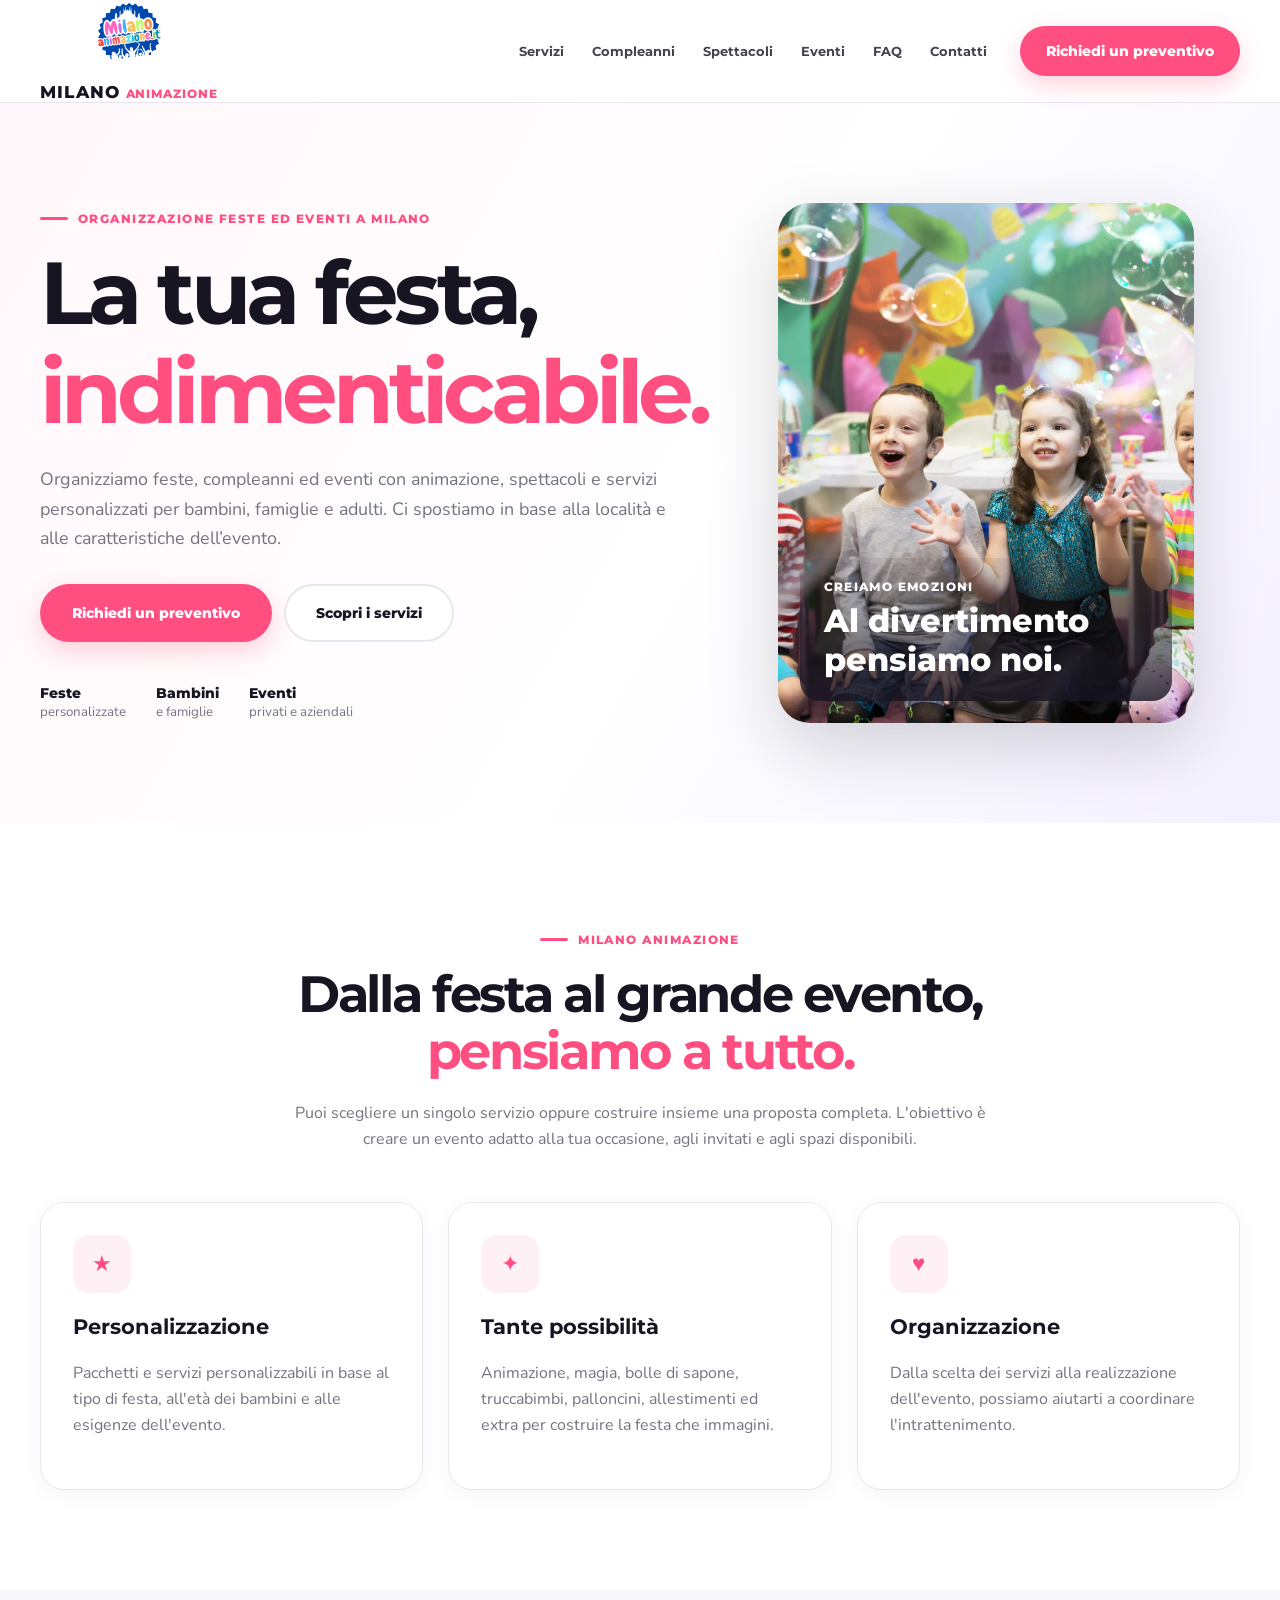
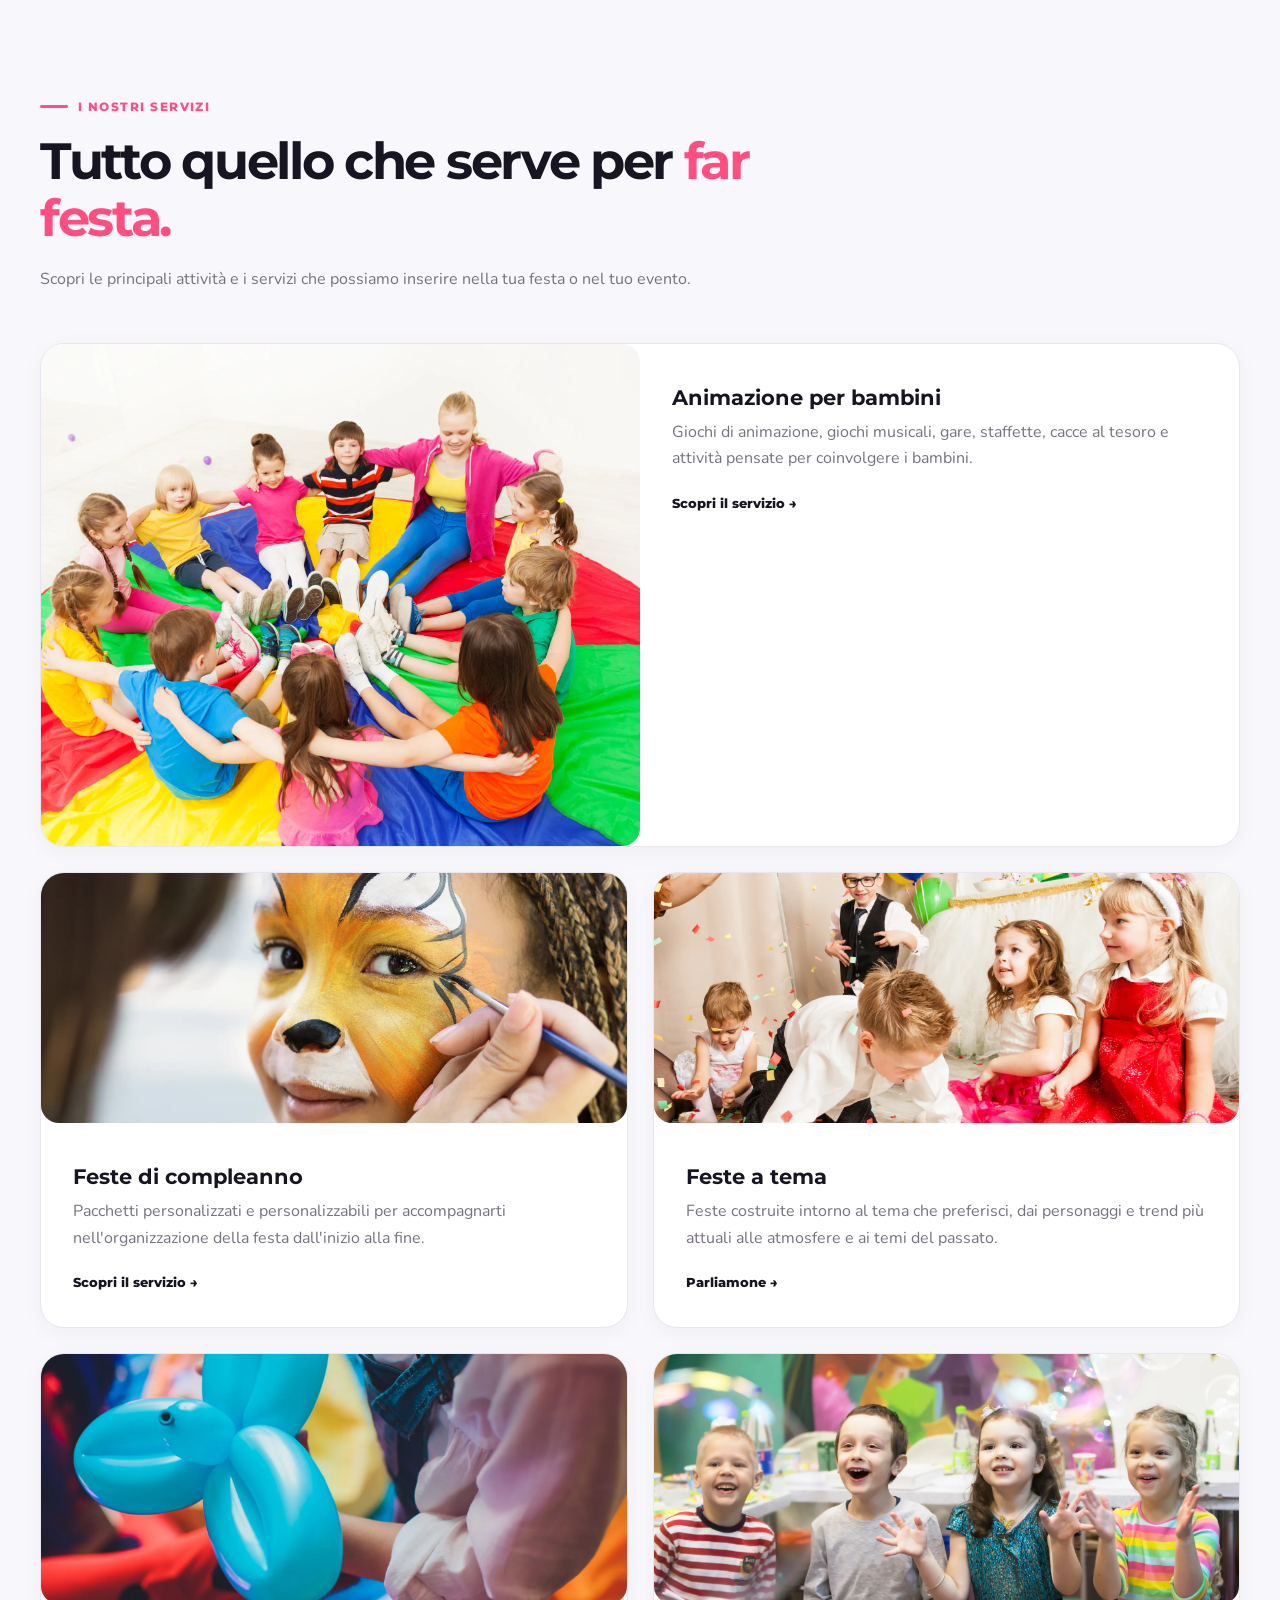
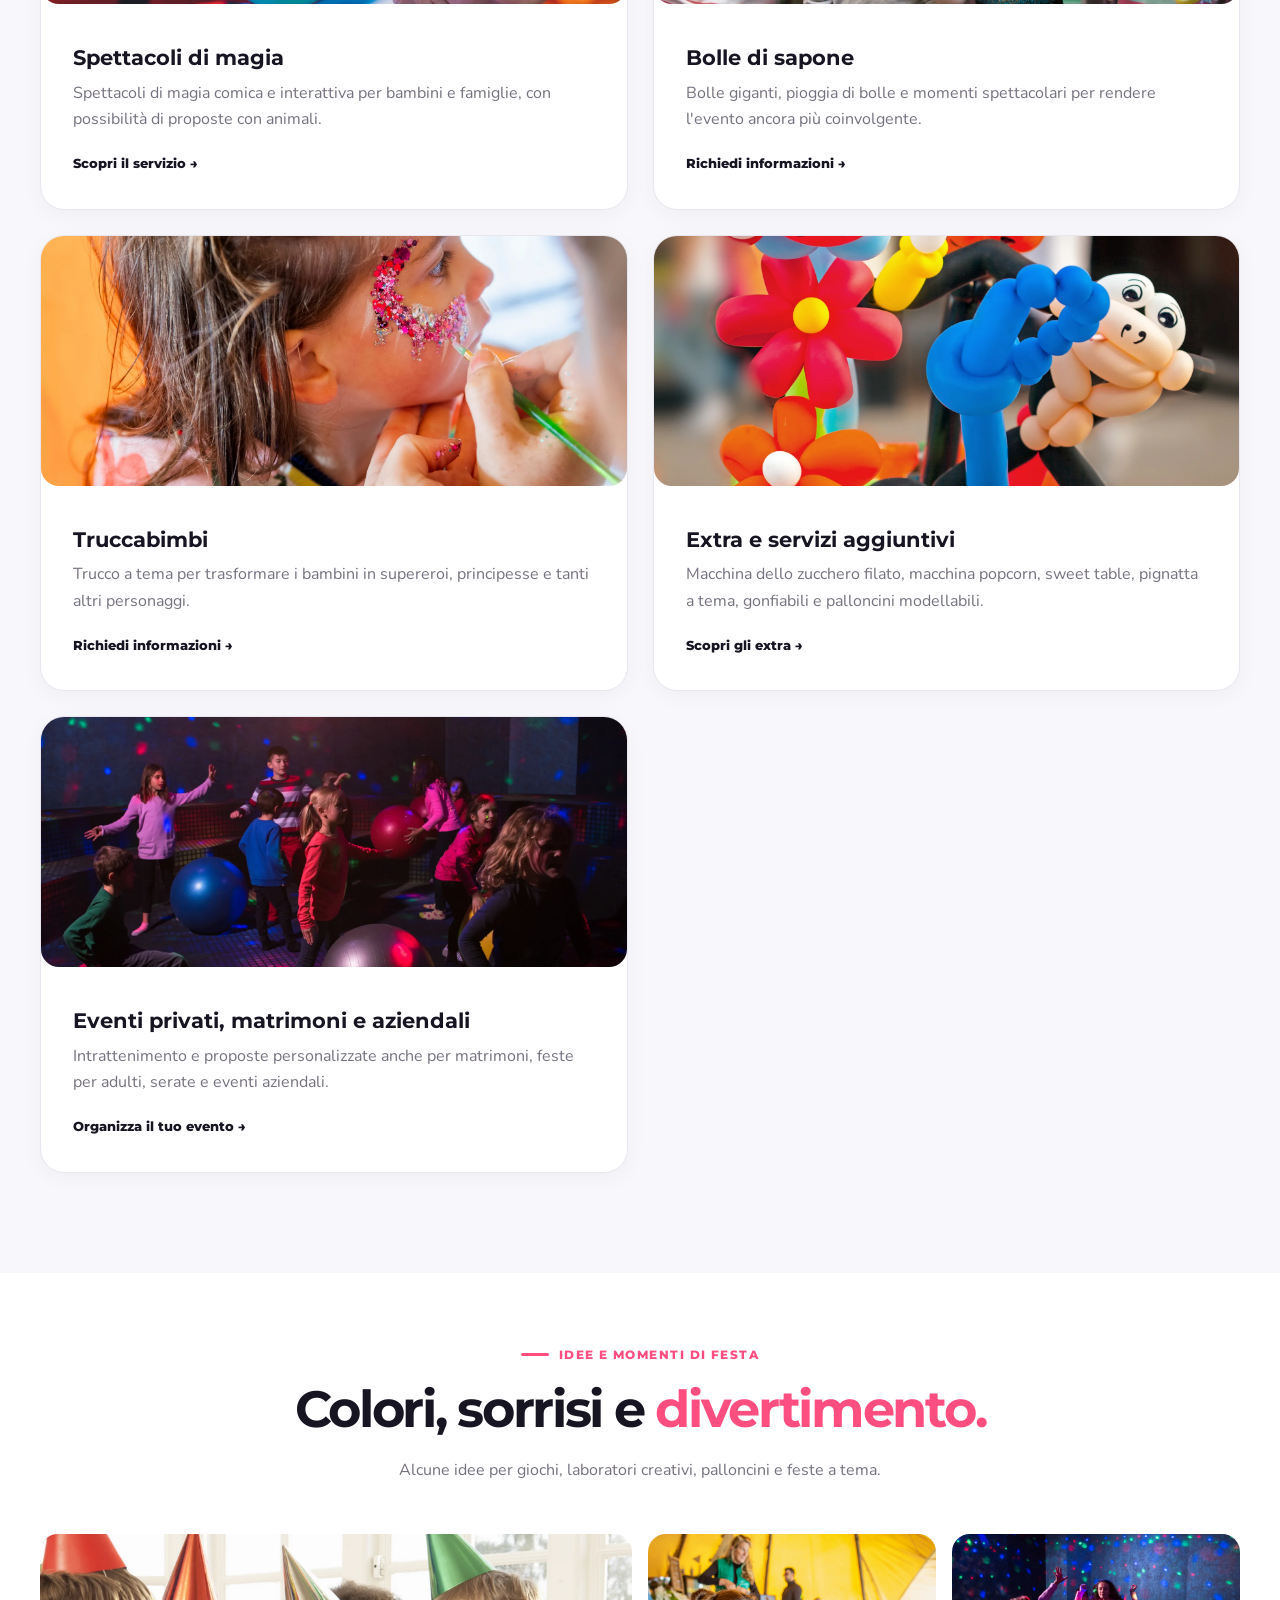
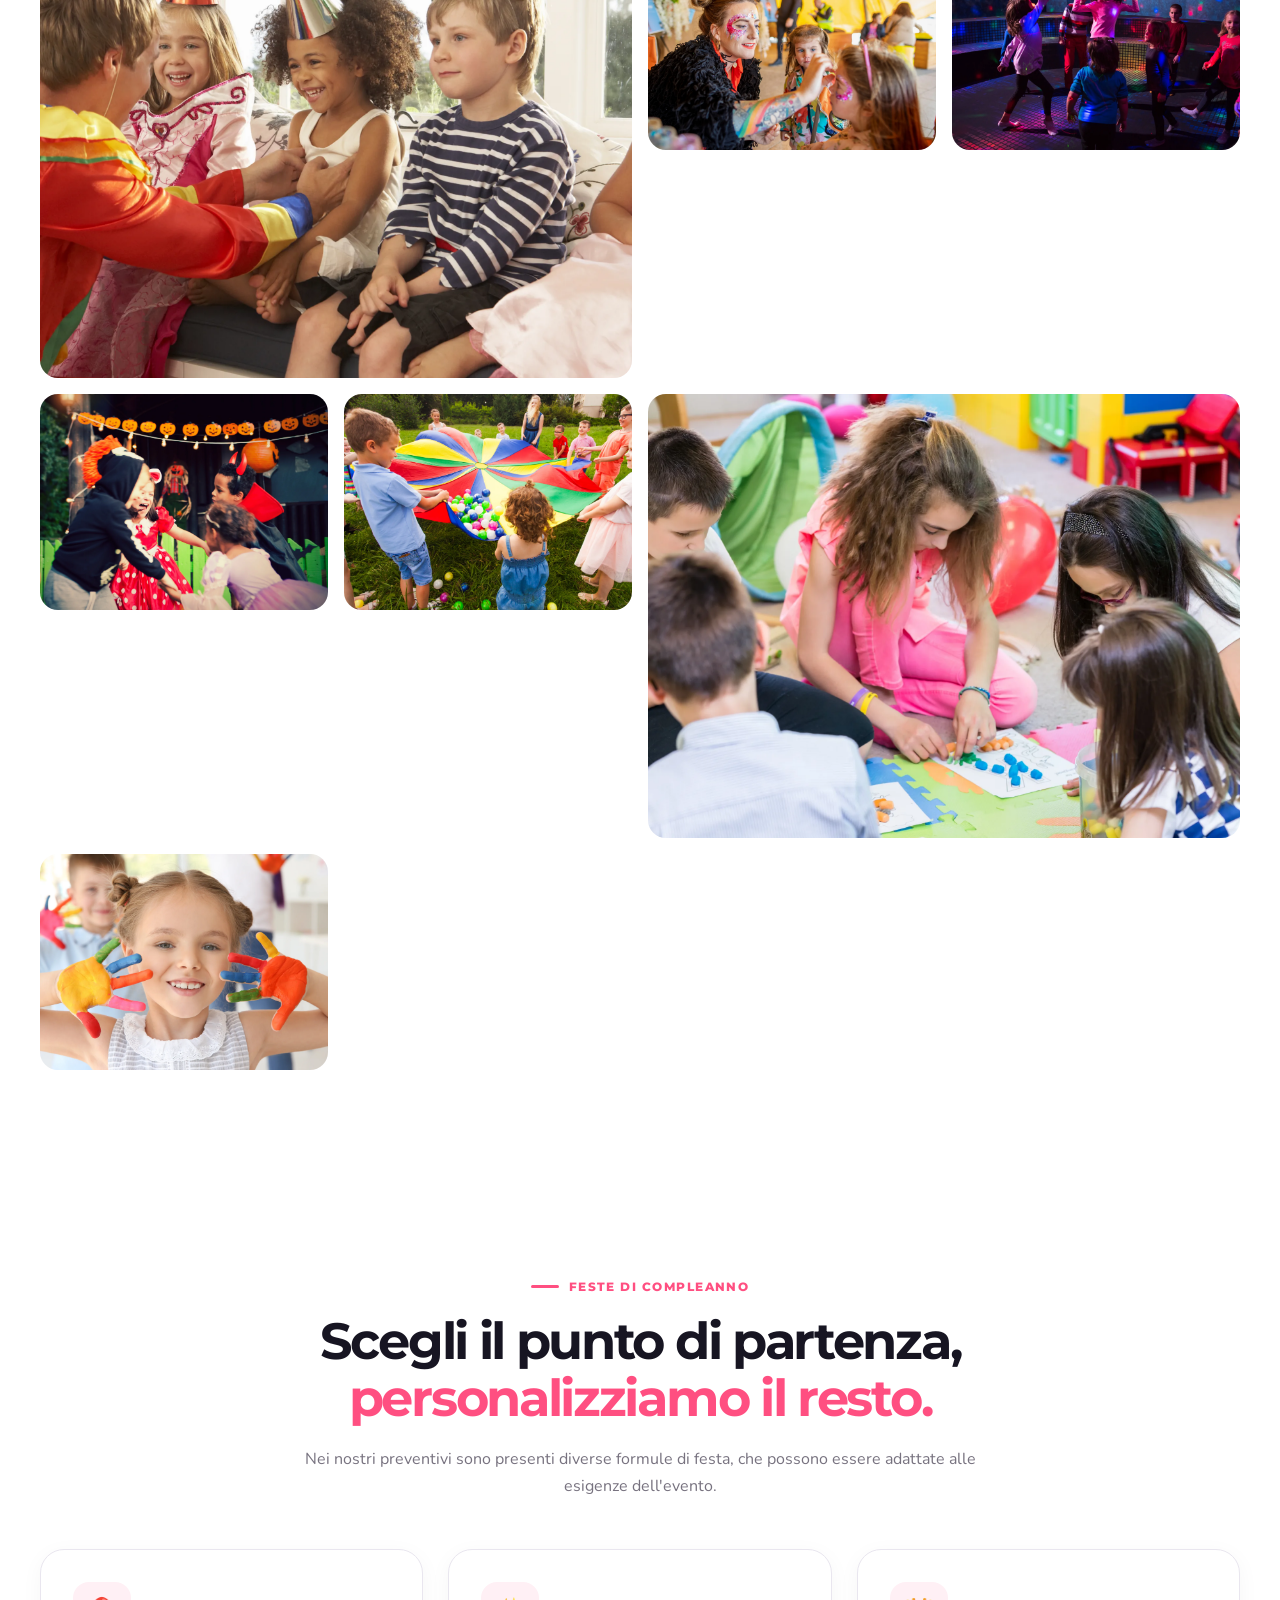
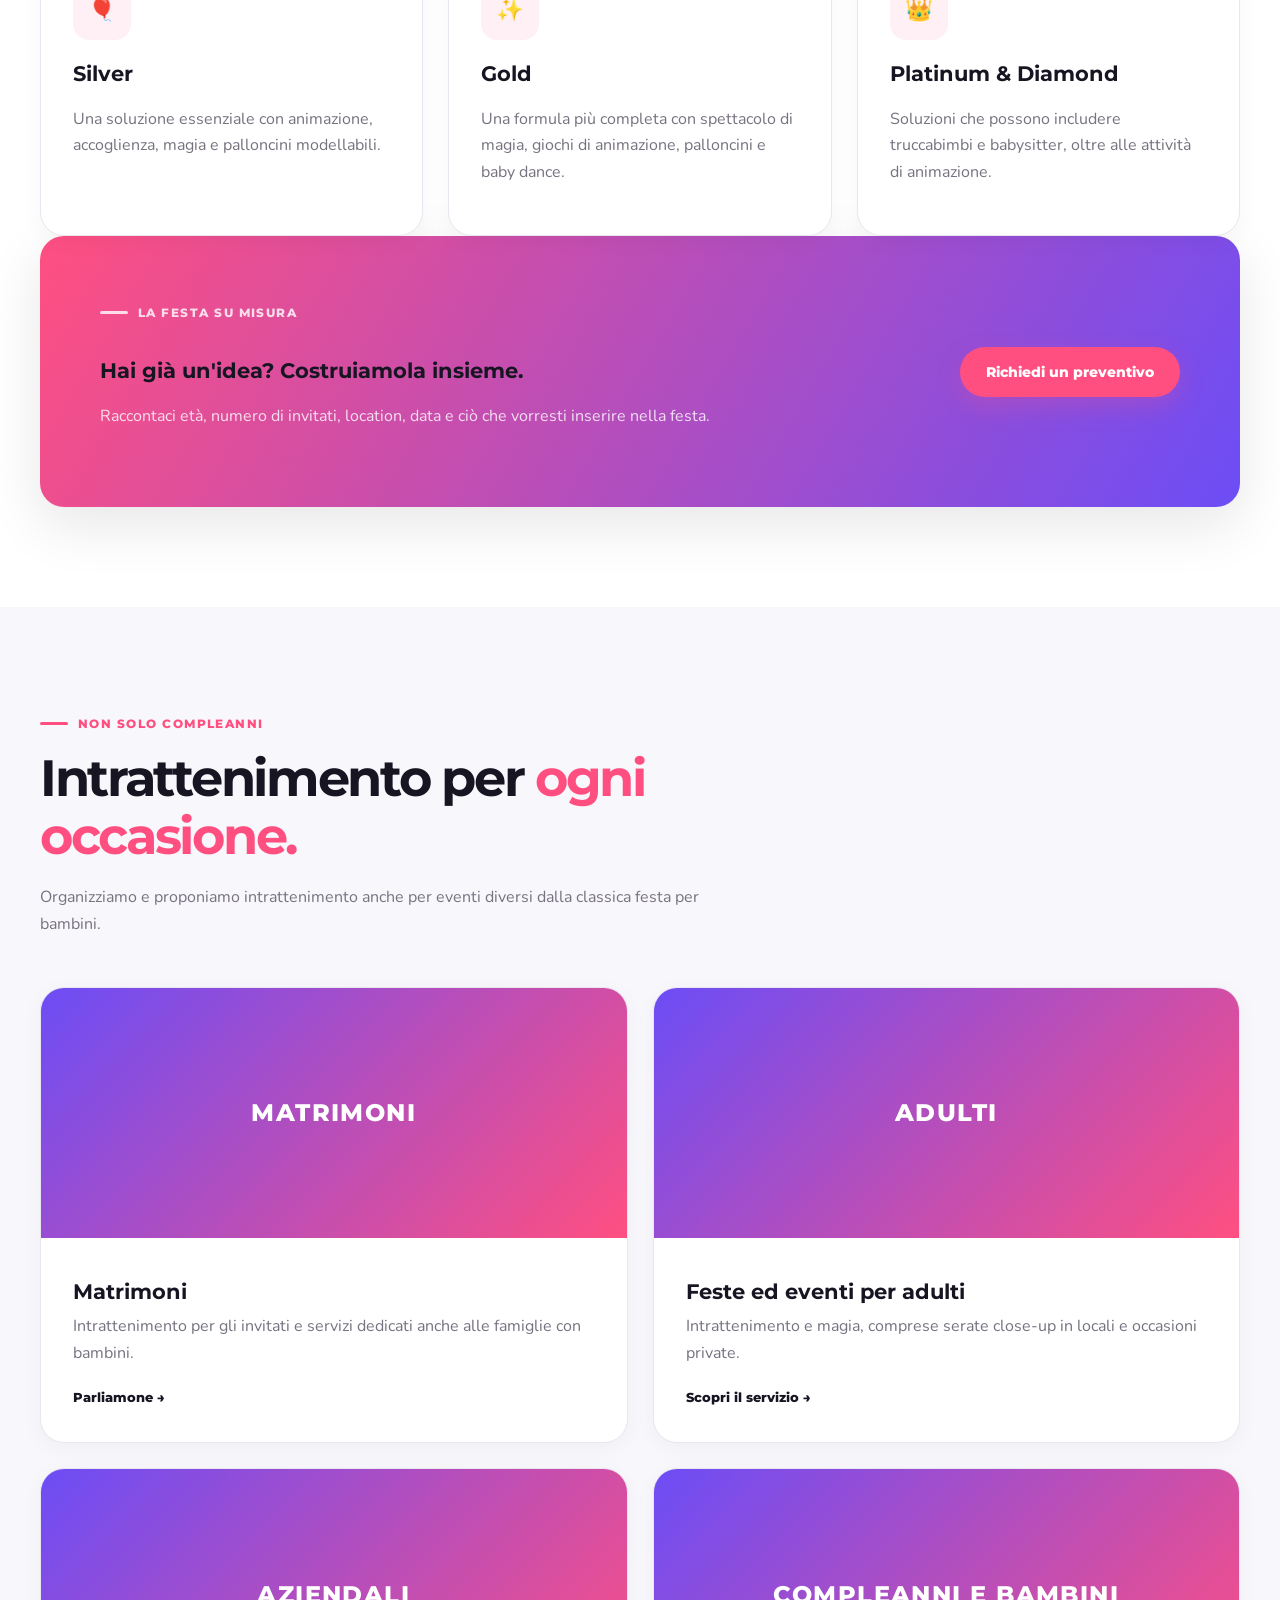
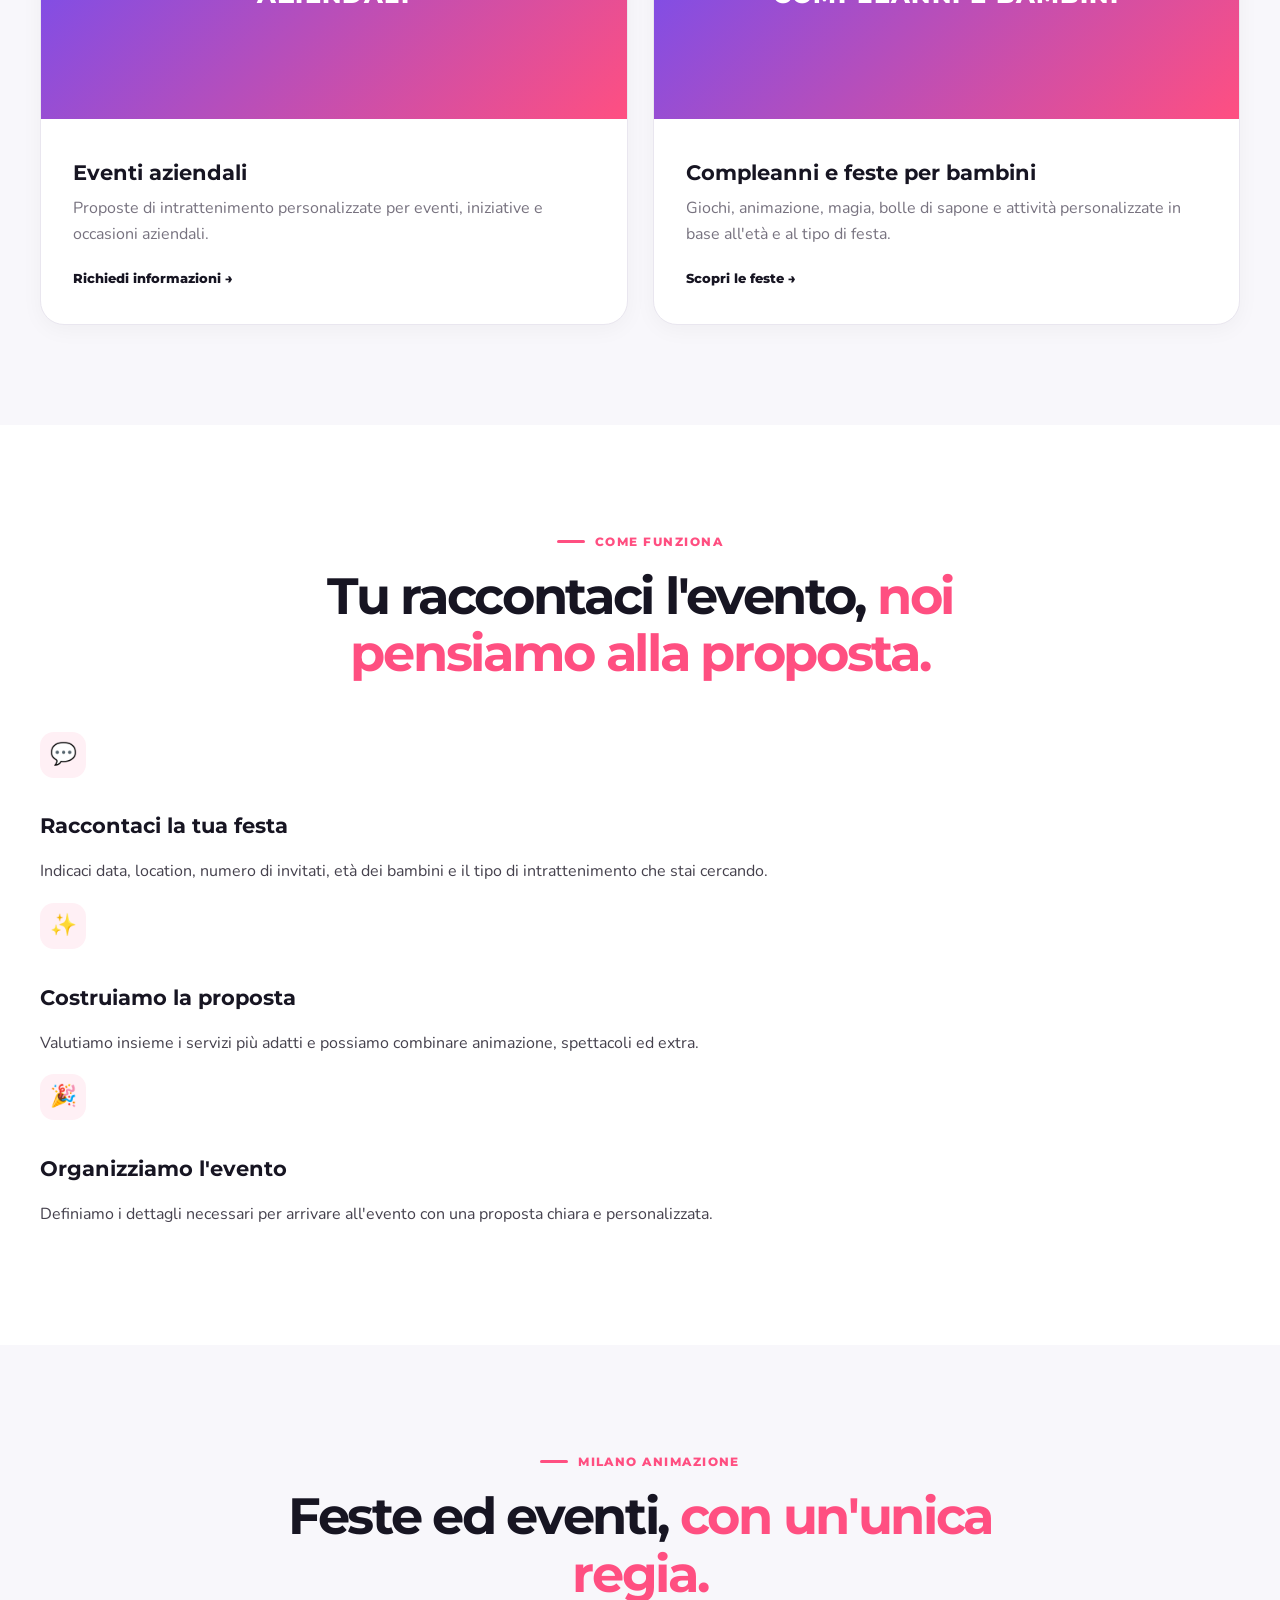
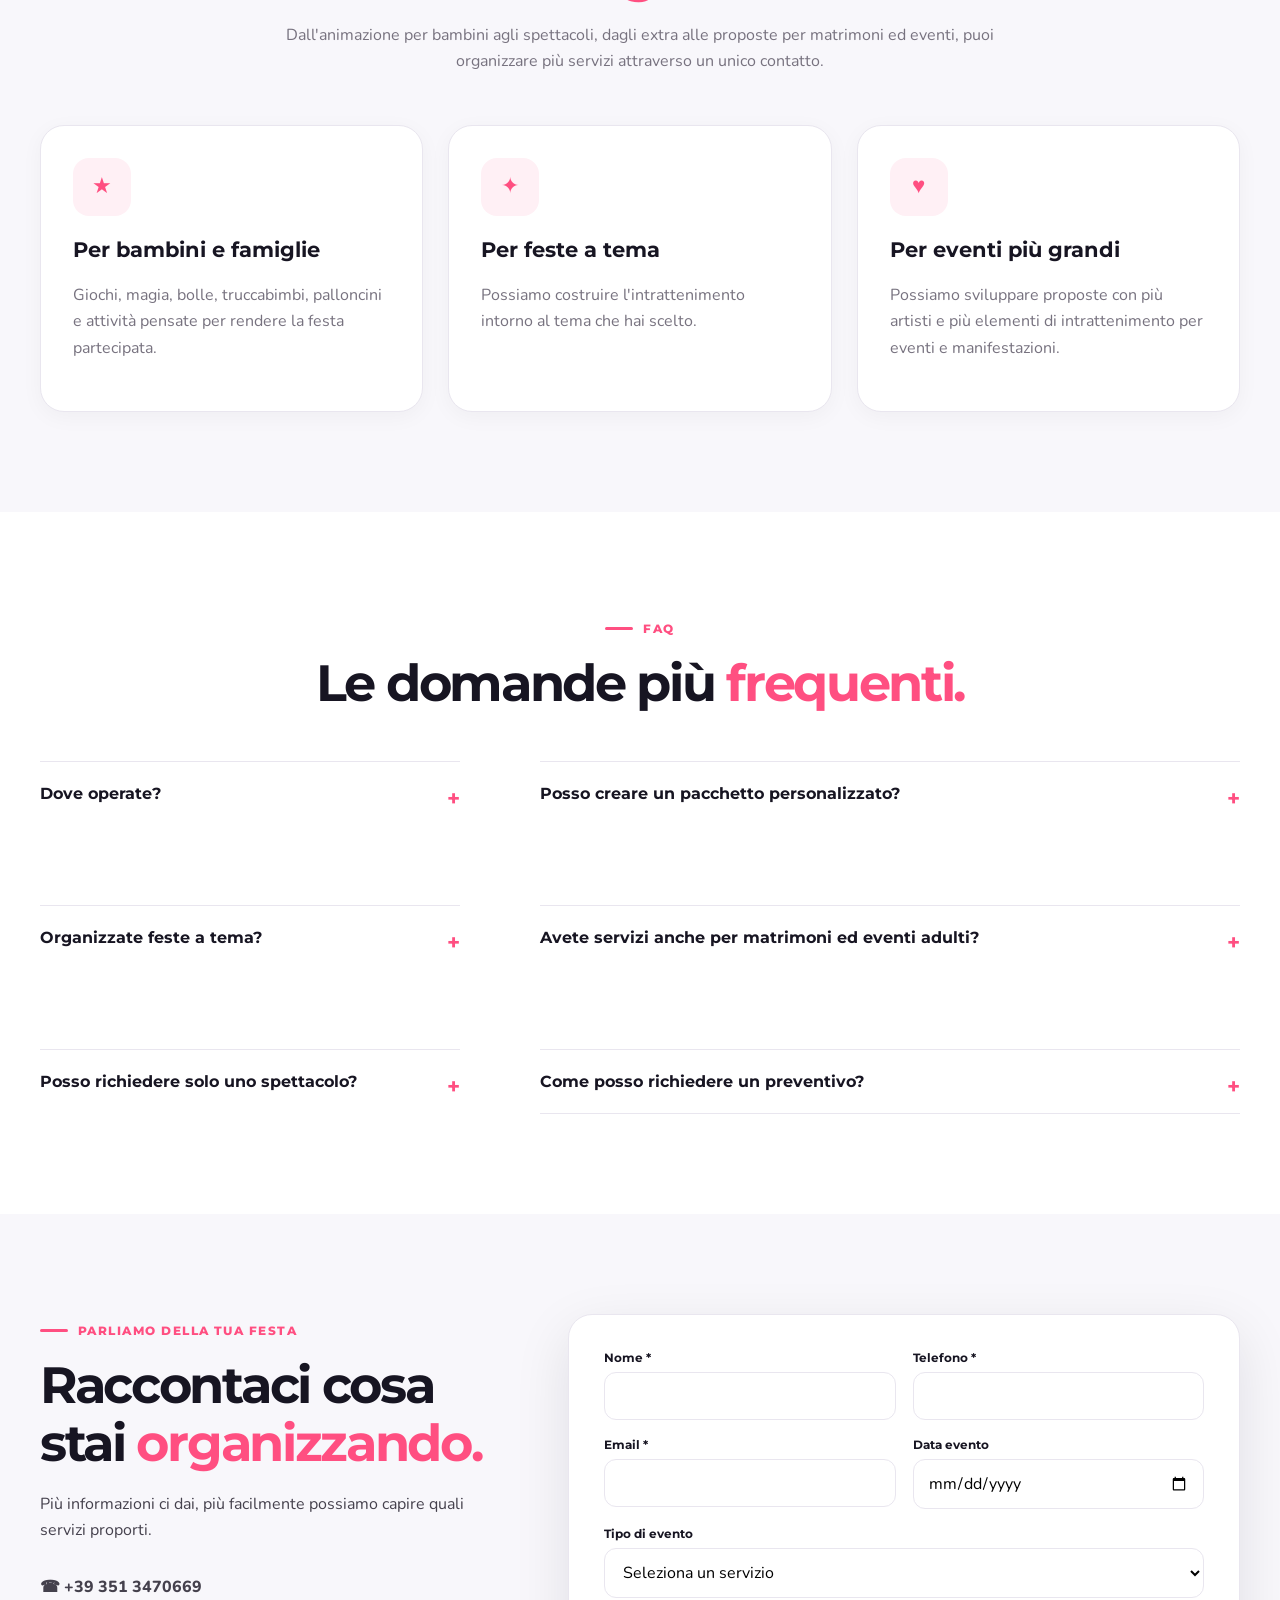
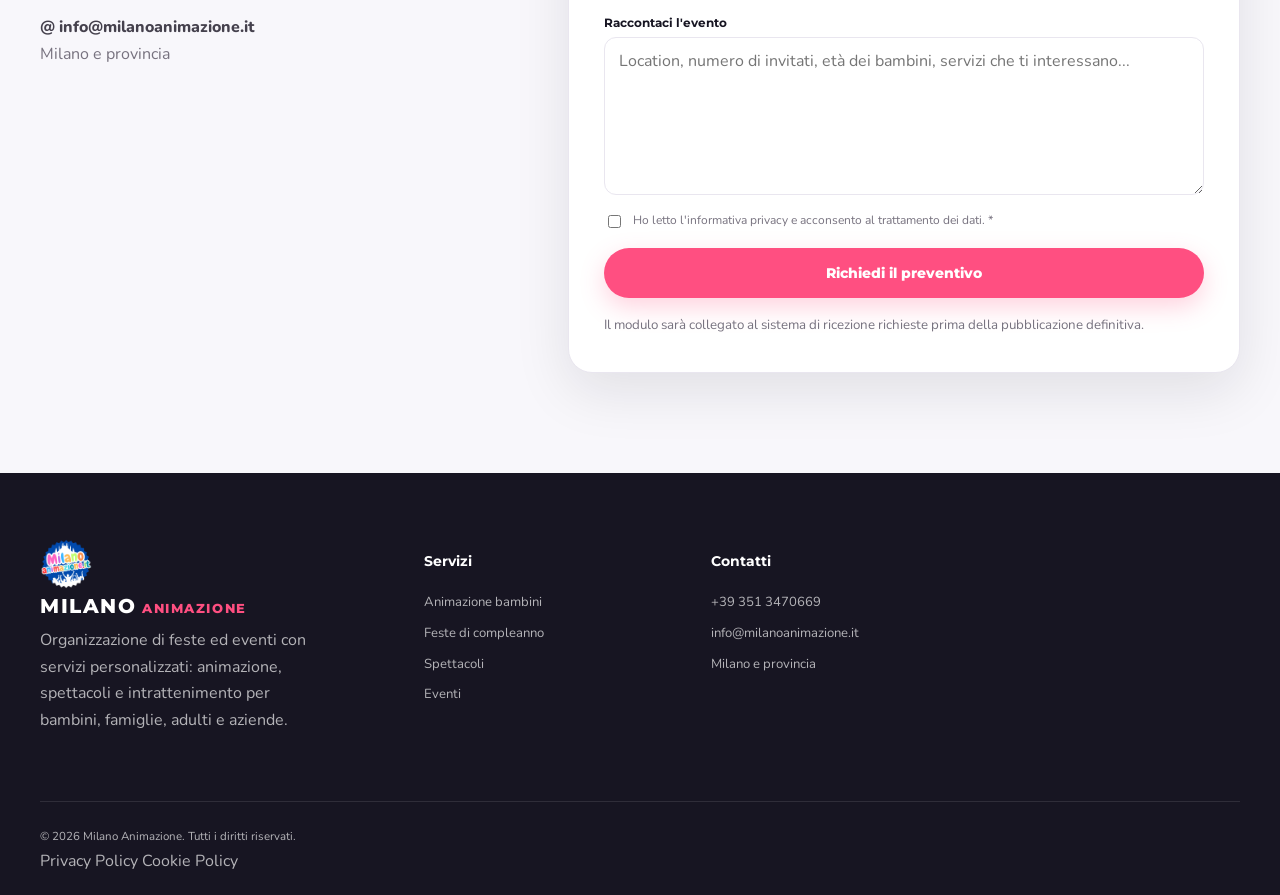
==== index.html @ e9ae5198 "Pubblica nuovo sito Milano Animazione" ====
<!doctype html>
<html lang="it">
<head>
  <meta charset="utf-8">
  <meta name="viewport" content="width=device-width, initial-scale=1">

  <title>Milano Animazione | Feste, Animazione ed Eventi a Milano</title>
  <meta name="description" content="Milano Animazione organizza feste ed eventi con servizi personalizzati: animazione per bambini, compleanni, feste a tema, magia, bolle di sapone, truccabimbi, allestimenti e intrattenimento per matrimoni ed eventi.">
  <meta name="robots" content="index,follow">
  <link rel="canonical" href="https://milanoanimazione.it/">

  <meta property="og:type" content="website">
  <meta property="og:locale" content="it_IT">
  <meta property="og:title" content="Milano Animazione | Feste ed Eventi a Milano">
  <meta property="og:description" content="Animazione, spettacoli e organizzazione di feste ed eventi con servizi personalizzati.">
  <meta property="og:url" content="https://milanoanimazione.it/">
  <meta property="og:image" content="https://milanoanimazione.it/assets/images/og-image.svg">

  <link rel="icon" type="image/png" href="/assets/images/favicon.png">
  <link rel="apple-touch-icon" href="/assets/images/favicon.png">

  <link rel="preconnect" href="https://fonts.googleapis.com">
  <link rel="preconnect" href="https://fonts.gstatic.com" crossorigin>
  <link href="https://fonts.googleapis.com/css2?family=Montserrat:wght@500;600;700;800&family=Nunito:wght@400;600;700;800&display=swap" rel="stylesheet">

  <link rel="stylesheet" href="assets/css/style.css">
  <script src="assets/js/script.js" defer></script>

  <script type="application/ld+json">
  {
    "@context": "https://schema.org",
    "@type": "EntertainmentBusiness",
    "name": "Milano Animazione",
    "url": "https://milanoanimazione.it/",
    "telephone": "+39 351 3470669",
    "email": "info@milanoanimazione.it",
    "description": "Organizzazione di feste ed eventi, animazione per bambini, spettacoli di magia e intrattenimento a Milano e provincia.",
    "areaServed": {
      "@type": "AdministrativeArea",
      "name": "Milano e provincia"
    }
  }
  </script>
</head>

<body>

<header class="site-header">
  <div class="container header-inner">

    <a class="logo" href="/" aria-label="Milano Animazione - Home">
      <img
        src="/assets/images/logo-milano-animazione.png"
        alt="Milano Animazione"
        width="56"
        height="56"
      >
      <span class="logo-text">
        <strong>Milano</strong>
        <span>Animazione</span>
      </span>
    </a>

    <nav class="main-nav" aria-label="Navigazione principale">
      <a href="#servizi">Servizi</a>
      <a href="#compleanni">Compleanni</a>
      <a href="#spettacoli">Spettacoli</a>
      <a href="#eventi">Eventi</a>
      <a href="#faq">FAQ</a>
      <a href="#contatti">Contatti</a>
    </nav>

    <a class="btn btn-primary header-cta" href="#contatti">Richiedi un preventivo</a>

    <button class="menu-toggle" type="button" aria-label="Apri menu" aria-expanded="false">
      <i></i>
      <i></i>
      <i></i>
    </button>
  </div>

  <nav class="mobile-nav" aria-label="Navigazione mobile">
    <a href="#servizi">Servizi</a>
    <a href="#compleanni">Compleanni</a>
    <a href="#spettacoli">Spettacoli</a>
    <a href="#eventi">Eventi</a>
    <a href="#faq">FAQ</a>
    <a href="#contatti">Contatti</a>
  </nav>
</header>

<main>

  <!-- HERO -->
  <section class="hero">
    <div class="container hero-grid">

      <div>
        <p class="eyebrow">Organizzazione feste ed eventi a Milano</p>

        <h1>
          La tua festa,
          <br>
          <span>indimenticabile.</span>
        </h1>

        <p class="hero-copy">
          Organizziamo feste, compleanni ed eventi con animazione, spettacoli e servizi personalizzati per bambini, famiglie e adulti. Ci spostiamo in base alla località e alle caratteristiche dell’evento.
        </p>

        <div class="actions">
          <a class="btn btn-primary btn-lg" href="#contatti">Richiedi un preventivo</a>
          <a class="btn btn-outline btn-lg" href="#servizi">Scopri i servizi</a>
        </div>

        <div class="trust">
          <div>
            <b>Feste</b>
            <small>personalizzate</small>
          </div>
          <div>
            <b>Bambini</b>
            <small>e famiglie</small>
          </div>
          <div>
            <b>Eventi</b>
            <small>privati e aziendali</small>
          </div>
        </div>
      </div>

      <div class="hero-art">
        <img src="/assets/images/festa-13.webp" alt="Bambini che giocano tra bolle di sapone durante una festa" width="1200" height="900" fetchpriority="high">
        <div class="hero-photo-label"><span>CREIAMO EMOZIONI</span><strong>Al divertimento<br>pensiamo noi.</strong></div>
      </div>

    </div>
  </section>

  <!-- INTRO -->
  <section class="section">
    <div class="container">

      <div class="heading center">
        <p class="eyebrow">Milano Animazione</p>
        <h2>
          Dalla festa al grande evento,
          <span>pensiamo a tutto.</span>
        </h2>
        <p>
          Puoi scegliere un singolo servizio oppure costruire insieme
          una proposta completa. L'obiettivo è creare un evento adatto
          alla tua occasione, agli invitati e agli spazi disponibili.
        </p>
      </div>

      <div class="cards three">
        <article>
          <div class="icon">★</div>
          <h3>Personalizzazione</h3>
          <p>
            Pacchetti e servizi personalizzabili in base al tipo di festa,
            all'età dei bambini e alle esigenze dell'evento.
          </p>
        </article>

        <article>
          <div class="icon">✦</div>
          <h3>Tante possibilità</h3>
          <p>
            Animazione, magia, bolle di sapone, truccabimbi, palloncini,
            allestimenti ed extra per costruire la festa che immagini.
          </p>
        </article>

        <article>
          <div class="icon">♥</div>
          <h3>Organizzazione</h3>
          <p>
            Dalla scelta dei servizi alla realizzazione dell'evento,
            possiamo aiutarti a coordinare l'intrattenimento.
          </p>
        </article>
      </div>

    </div>
  </section>

  <!-- SERVIZI -->
  <section id="servizi" class="section alt">
    <div class="container">

      <div class="heading">
        <p class="eyebrow">I nostri servizi</p>
        <h2>
          Tutto quello che serve per
          <span>far festa.</span>
        </h2>
        <p>
          Scopri le principali attività e i servizi che possiamo inserire
          nella tua festa o nel tuo evento.
        </p>
      </div>

      <div class="services">

        <article class="service featured">
          <div class="service-photo"><img src="/assets/images/festa-09.webp" alt="Bambini coinvolti in un gioco di gruppo" width="1200" height="900" loading="lazy"></div>
          <div>
            <h3>Animazione per bambini</h3>
            <p>
              Giochi di animazione, giochi musicali, gare, staffette,
              cacce al tesoro e attività pensate per coinvolgere i bambini.
            </p>
            <a href="/animazione-bambini/">Scopri il servizio →</a>
          </div>
        </article>

        <article class="service" id="compleanni">
          <div class="service-photo"><img src="/assets/images/festa-06.webp" alt="Bambini che festeggiano insieme a una festa di compleanno" width="1200" height="900" loading="lazy"></div>
          <div>
            <h3>Feste di compleanno</h3>
            <p>
              Pacchetti personalizzati e personalizzabili per accompagnarti
              nell'organizzazione della festa dall'inizio alla fine.
            </p>
            <a href="/feste-compleanno/">Scopri il servizio →</a>
          </div>
        </article>

        <article class="service">
          <div class="service-photo"><img src="/assets/images/festa-03.webp" alt="Bambini in maschera durante una festa a tema Halloween" width="1200" height="900" loading="lazy"></div>
          <div>
            <h3>Feste a tema</h3>
            <p>
              Feste costruite intorno al tema che preferisci, dai personaggi
              e trend più attuali alle atmosfere e ai temi del passato.
            </p>
            <a href="#contatti">Parliamone →</a>
          </div>
        </article>

        <article class="service" id="spettacoli">
          <div class="service-photo"><img src="/assets/images/festa-02.webp" alt="Animazione e divertimento durante una festa per bambini" width="1200" height="900" loading="lazy"></div>
          <div>
            <h3>Spettacoli di magia</h3>
            <p>
              Spettacoli di magia comica e interattiva per bambini e famiglie,
              con possibilità di proposte con animali.
            </p>
            <a href="/spettacoli-di-magia/">Scopri il servizio →</a>
          </div>
        </article>

        <article class="service">
          <div class="service-photo"><img src="/assets/images/festa-13.webp" alt="Bolle di sapone colorate durante una festa per bambini" width="1200" height="900" loading="lazy"></div>
          <div>
            <h3>Bolle di sapone</h3>
            <p>
              Bolle giganti, pioggia di bolle e momenti spettacolari
              per rendere l'evento ancora più coinvolgente.
            </p>
            <a href="#contatti">Richiedi informazioni →</a>
          </div>
        </article>

        <article class="service">
          <div class="service-photo"><img src="/assets/images/festa-08.webp" alt="Truccabimbi con decorazioni glitterate sul viso" width="1200" height="900" loading="lazy"></div>
          <div>
            <h3>Truccabimbi</h3>
            <p>
              Trucco a tema per trasformare i bambini in supereroi,
              principesse e tanti altri personaggi.
            </p>
            <a href="#contatti">Richiedi informazioni →</a>
          </div>
        </article>

        <article class="service">
          <div class="service-photo"><img src="/assets/images/festa-12.webp" alt="Sculture di palloncini colorati per feste ed eventi" width="1200" height="900" loading="lazy"></div>
          <div>
            <h3>Extra e servizi aggiuntivi</h3>
            <p>
              Macchina dello zucchero filato, macchina popcorn, sweet table,
              pignatta a tema, gonfiabili e palloncini modellabili.
            </p>
            <a href="#contatti">Scopri gli extra →</a>
          </div>
        </article>

        <article class="service" id="eventi">
          <div class="service-photo"><img src="/assets/images/festa-07.webp" alt="Bambini che ballano durante una festa con luci colorate" width="1200" height="900" loading="lazy"></div>
          <div>
            <h3>Eventi privati, matrimoni e aziendali</h3>
            <p>
              Intrattenimento e proposte personalizzate anche per matrimoni,
              feste per adulti, serate e eventi aziendali.
            </p>
            <a href="#contatti">Organizza il tuo evento →</a>
          </div>
        </article>

      </div>
    </div>
  </section>

  <!-- GALLERIA FOTO -->
  <section class="section photo-gallery" aria-labelledby="gallery-title">
    <div class="container">
      <div class="heading center">
        <p class="eyebrow">Idee e momenti di festa</p>
        <h2 id="gallery-title">Colori, sorrisi e <span>divertimento.</span></h2>
        <p>Alcune idee per giochi, laboratori creativi, palloncini e feste a tema.</p>
      </div>
      <div class="gallery-grid">
        <figure><img src="/assets/images/festa-01.webp" alt="Bambini che partecipano a un'attività di festa" width="1200" height="900" loading="lazy"></figure>
        <figure><img src="/assets/images/festa-04.webp" alt="Gioco di gruppo con paracadute colorato" width="1200" height="900" loading="lazy"></figure>
        <figure><img src="/assets/images/festa-05.webp" alt="Decorazioni e sculture di palloncini modellabili" width="1200" height="900" loading="lazy"></figure>
        <figure><img src="/assets/images/festa-10.webp" alt="Festa per bambini con costumi e decorazioni a tema" width="1200" height="900" loading="lazy"></figure>
        <figure><img src="/assets/images/festa-11.webp" alt="Bambini che giocano insieme all'aperto" width="1200" height="900" loading="lazy"></figure>
        <figure><img src="/assets/images/festa-14.webp" alt="Bambini impegnati in un laboratorio creativo" width="1200" height="900" loading="lazy"></figure>
        <figure><img src="/assets/images/festa-15.webp" alt="Decorazione artistica del viso per bambini" width="1200" height="900" loading="lazy"></figure>
      </div>
    </div>
  </section>

  <!-- PACCHETTI -->
  <section id="pacchetti" class="section">
    <div class="container">

      <div class="heading center">
        <p class="eyebrow">Feste di compleanno</p>
        <h2>
          Scegli il punto di partenza,
          <span>personalizziamo il resto.</span>
        </h2>
        <p>
          Nei nostri preventivi sono presenti diverse formule di festa,
          che possono essere adattate alle esigenze dell'evento.
        </p>
      </div>

      <div class="cards three">

        <article>
          <div class="icon" aria-hidden="true">🎈</div>
          <h3>Silver</h3>
          <p>
            Una soluzione essenziale con animazione, accoglienza,
            magia e palloncini modellabili.
          </p>
        </article>

        <article>
          <div class="icon" aria-hidden="true">✨</div>
          <h3>Gold</h3>
          <p>
            Una formula più completa con spettacolo di magia,
            giochi di animazione, palloncini e baby dance.
          </p>
        </article>

        <article>
          <div class="icon" aria-hidden="true">👑</div>
          <h3>Platinum & Diamond</h3>
          <p>
            Soluzioni che possono includere truccabimbi e babysitter,
            oltre alle attività di animazione.
          </p>
        </article>

      </div>

      <div class="cta-box">
        <div>
          <p class="eyebrow">La festa su misura</p>
          <h3>Hai già un'idea? Costruiamola insieme.</h3>
          <p>
            Raccontaci età, numero di invitati, location, data e ciò che
            vorresti inserire nella festa.
          </p>
        </div>
        <a class="btn btn-primary" href="#contatti">Richiedi un preventivo</a>
      </div>

    </div>
  </section>

  <!-- EVENTI -->
  <section class="section alt">
    <div class="container">

      <div class="heading">
        <p class="eyebrow">Non solo compleanni</p>
        <h2>
          Intrattenimento per
          <span>ogni occasione.</span>
        </h2>
        <p>
          Organizziamo e proponiamo intrattenimento anche per eventi
          diversi dalla classica festa per bambini.
        </p>
      </div>

      <div class="services">

        <article class="service">
          <div class="placeholder">MATRIMONI</div>
          <div>
            <h3>Matrimoni</h3>
            <p>
              Intrattenimento per gli invitati e servizi dedicati anche
              alle famiglie con bambini.
            </p>
            <a href="#contatti">Parliamone →</a>
          </div>
        </article>

        <article class="service">
          <div class="placeholder">ADULTI</div>
          <div>
            <h3>Feste ed eventi per adulti</h3>
            <p>
              Intrattenimento e magia, comprese serate close-up in locali
              e occasioni private.
            </p>
            <a href="/eventi-adulti/">Scopri il servizio →</a>
          </div>
        </article>

        <article class="service">
          <div class="placeholder">AZIENDALI</div>
          <div>
            <h3>Eventi aziendali</h3>
            <p>
              Proposte di intrattenimento personalizzate per eventi,
              iniziative e occasioni aziendali.
            </p>
            <a href="#contatti">Richiedi informazioni →</a>
          </div>
        </article>

        <article class="service">
          <div class="placeholder">COMPLEANNI E BAMBINI</div>
          <div>
            <h3>Compleanni e feste per bambini</h3>
            <p>
              Giochi, animazione, magia, bolle di sapone e attività
              personalizzate in base all'età e al tipo di festa.
            </p>
            <a href="/feste-compleanno/">Scopri le feste →</a>
          </div>
        </article>

      </div>
    </div>
  </section>

  <!-- COME FUNZIONA -->
  <section id="come-funziona" class="section">
    <div class="container">

      <div class="heading center">
        <p class="eyebrow">Come funziona</p>
        <h2>
          Tu raccontaci l'evento,
          <span>noi pensiamo alla proposta.</span>
        </h2>
      </div>

      <div class="process">

        <article>
          <span class="process-icon" aria-hidden="true">💬</span>
          <h3>Raccontaci la tua festa</h3>
          <p>
            Indicaci data, location, numero di invitati, età dei bambini
            e il tipo di intrattenimento che stai cercando.
          </p>
        </article>

        <article>
          <span class="process-icon" aria-hidden="true">✨</span>
          <h3>Costruiamo la proposta</h3>
          <p>
            Valutiamo insieme i servizi più adatti e possiamo combinare
            animazione, spettacoli ed extra.
          </p>
        </article>

        <article>
          <span class="process-icon" aria-hidden="true">🎉</span>
          <h3>Organizziamo l'evento</h3>
          <p>
            Definiamo i dettagli necessari per arrivare all'evento
            con una proposta chiara e personalizzata.
          </p>
        </article>

      </div>

    </div>
  </section>

  <!-- CHI SIAMO -->
  <section id="chi-siamo" class="section alt">
    <div class="container">

      <div class="heading center">
        <p class="eyebrow">Milano Animazione</p>
        <h2>
          Feste ed eventi,
          <span>con un'unica regia.</span>
        </h2>
        <p>
          Dall'animazione per bambini agli spettacoli, dagli extra
          alle proposte per matrimoni ed eventi, puoi organizzare
          più servizi attraverso un unico contatto.
        </p>
      </div>

      <div class="cards three">

        <article>
          <div class="icon">★</div>
          <h3>Per bambini e famiglie</h3>
          <p>
            Giochi, magia, bolle, truccabimbi, palloncini e attività
            pensate per rendere la festa partecipata.
          </p>
        </article>

        <article>
          <div class="icon">✦</div>
          <h3>Per feste a tema</h3>
          <p>
            Possiamo costruire l'intrattenimento intorno al tema
            che hai scelto.
          </p>
        </article>

        <article>
          <div class="icon">♥</div>
          <h3>Per eventi più grandi</h3>
          <p>
            Possiamo sviluppare proposte con più artisti e più elementi
            di intrattenimento per eventi e manifestazioni.
          </p>
        </article>

      </div>

    </div>
  </section>

  <!-- FAQ -->
  <section id="faq" class="section">
    <div class="container">

      <div class="heading center">
        <p class="eyebrow">FAQ</p>
        <h2>
          Le domande più
          <span>frequenti.</span>
        </h2>
      </div>

      <div class="faq">

        <details>
          <summary>Dove operate?</summary>
          <p>
            Milano e provincia. Per località differenti è possibile
            valutare la disponibilità in base all'evento.
          </p>
        </details>

        <details>
          <summary>Posso creare un pacchetto personalizzato?</summary>
          <p>
            Sì. I servizi possono essere combinati e personalizzati
            in base al tipo di festa, agli invitati e alle esigenze
            dell'evento.
          </p>
        </details>

        <details>
          <summary>Organizzate feste a tema?</summary>
          <p>
            Sì. Possiamo organizzare feste a tema scegliendo
            l'intrattenimento più adatto al tema desiderato.
          </p>
        </details>

        <details>
          <summary>Avete servizi anche per matrimoni ed eventi adulti?</summary>
          <p>
            Sì. Sono disponibili proposte per matrimoni, feste per adulti,
            serate close-up ed eventi aziendali.
          </p>
        </details>

        <details>
          <summary>Posso richiedere solo uno spettacolo?</summary>
          <p>
            Sì. È possibile richiedere singoli servizi, come spettacoli
            di magia, bolle di sapone o truccabimbi, oppure creare
            una proposta più completa.
          </p>
        </details>

        <details>
          <summary>Come posso richiedere un preventivo?</summary>
          <p>
            Puoi compilare il modulo di contatto oppure chiamare
            direttamente Milano Animazione.
          </p>
        </details>

      </div>
    </div>
  </section>

  <!-- CONTATTI -->
  <section id="contatti" class="section contact">
    <div class="container contact-grid">

      <div>
        <p class="eyebrow">Parliamo della tua festa</p>

        <h2>
          Raccontaci cosa stai
          <span>organizzando.</span>
        </h2>

        <p>
          Più informazioni ci dai, più facilmente possiamo capire
          quali servizi proporti.
        </p>

        <div class="contact-info">
          <a href="tel:+393513470669">
            ☎ <span>+39 351 3470669</span>
          </a>

          <a href="mailto:info@milanoanimazione.it">
            @ <span>info@milanoanimazione.it</span>
          </a>
        </div>

        <p class="form-note">
          Milano e provincia
        </p>
      </div>

      <form class="form" action="#" method="post">

        <div class="row">
          <label>
            Nome *
            <input name="name" type="text" autocomplete="name" required>
          </label>

          <label>
            Telefono *
            <input name="phone" type="tel" autocomplete="tel" required>
          </label>
        </div>

        <div class="row">
          <label>
            Email *
            <input name="email" type="email" autocomplete="email" required>
          </label>

          <label>
            Data evento
            <input name="event_date" type="date">
          </label>
        </div>

        <label>
          Tipo di evento
          <select name="service">
            <option value="">Seleziona un servizio</option>
            <option>Animazione bambini</option>
            <option>Festa di compleanno</option>
            <option>Festa a tema</option>
            <option>Spettacolo di magia</option>
            <option>Bolle di sapone</option>
            <option>Truccabimbi</option>
            <option>Matrimonio</option>
            <option>Evento per adulti</option>
            <option>Evento aziendale</option>
            <option>Altro</option>
          </select>
        </label>

        <label>
          Raccontaci l'evento
          <textarea
            name="message"
            rows="6"
            placeholder="Location, numero di invitati, età dei bambini, servizi che ti interessano..."
          ></textarea>
        </label>

        <label class="consent">
          <input type="checkbox" name="privacy" required>
          Ho letto l'informativa privacy e acconsento al trattamento dei dati. *
        </label>

        <button class="btn btn-primary" type="submit">
          Richiedi il preventivo
        </button>

        <small class="form-note">
          Il modulo sarà collegato al sistema di ricezione richieste prima della pubblicazione definitiva.
        </small>

      </form>

    </div>
  </section>

</main>

<!-- FOOTER -->
<footer class="footer">
  <div class="container footer-grid">

    <div>
      <a class="logo" href="/" aria-label="Milano Animazione - Home">
        <img
          src="/assets/images/logo-milano-animazione.png"
          alt="Milano Animazione"
          width="52"
          height="52"
        >
        <span class="logo-text">
          <strong>Milano</strong>
          <span>Animazione</span>
        </span>
      </a>

      <p>
        Organizzazione di feste ed eventi con servizi personalizzati:
        animazione, spettacoli e intrattenimento per bambini,
        famiglie, adulti e aziende.
      </p>
    </div>

    <div>
      <h3>Servizi</h3>
      <a href="#servizi">Animazione bambini</a>
      <a href="#compleanni">Feste di compleanno</a>
      <a href="#spettacoli">Spettacoli</a>
      <a href="#eventi">Eventi</a>
    </div>

    <div>
      <h3>Contatti</h3>
      <a href="tel:+393513470669">+39 351 3470669</a>
      <a href="mailto:info@milanoanimazione.it">info@milanoanimazione.it</a>
      <span>Milano e provincia</span>
    </div>

  </div>

  <div class="container footer-bottom">
    <small>© 2026 Milano Animazione. Tutti i diritti riservati.</small>
    <div>
      <a href="/privacy-policy/">Privacy Policy</a>
      <a href="/cookie-policy/">Cookie Policy</a>
    </div>
  </div>
</footer>

</body>
</html>
---- assets/css/style.css ----
:root{--p:#ff4f81;--pd:#e63d6d;--s:#6c4df6;--dark:#171522;--text:#45414d;--muted:#77727f;--light:#f8f7fb;--border:#e9e6ef;--white:#fff;--max:1200px;--shadow:0 18px 55px rgba(23,21,34,.10);--r:24px}*{box-sizing:border-box}html{scroll-behavior:smooth;scroll-padding-top:90px}body{margin:0;color:var(--text);font-family:Nunito,sans-serif;line-height:1.65;-webkit-font-smoothing:antialiased}a{text-decoration:none;color:inherit}img{max-width:100%;display:block}h1,h2,h3{font-family:Montserrat,sans-serif;color:var(--dark);line-height:1.12}h1{font-size:clamp(2.8rem,7vw,5.5rem);letter-spacing:-.055em;margin:0 0 24px}h2{font-size:clamp(2.1rem,4vw,3.5rem);letter-spacing:-.045em;margin:0 0 20px}h3{font-size:1.3rem}p{margin:0 0 18px}.container{width:min(calc(100% - 40px),var(--max));margin:auto}.section{padding:100px 0}.alt{background:var(--light)}.center{text-align:center}.heading{max-width:720px;margin-bottom:50px}.heading.center{margin-inline:auto}.heading h2 span,h2 span{color:var(--p)}.heading>p:last-child{color:var(--muted)}.eyebrow{display:inline-flex;align-items:center;gap:10px;color:var(--p);font:800 .76rem Montserrat,sans-serif;letter-spacing:.12em;text-transform:uppercase;margin-bottom:18px}.eyebrow:before{content:"";width:28px;height:3px;background:currentColor;border-radius:99px}.btn{display:inline-flex;align-items:center;justify-content:center;min-height:50px;padding:12px 24px;border:2px solid transparent;border-radius:999px;font:800 .86rem Montserrat,sans-serif;transition:.2s}.btn:hover{transform:translateY(-2px)}.btn-primary{background:var(--p);color:#fff;box-shadow:0 9px 25px rgba(255,79,129,.25)}.btn-primary:hover{background:var(--pd)}.btn-outline{background:#fff;border-color:var(--border);color:var(--dark)}.btn-outline:hover{border-color:var(--p);color:var(--p)}.btn-light{background:#fff;color:var(--p)}.btn-lg{min-height:58px;padding-inline:30px}.site-header{position:sticky;top:0;z-index:20;background:rgba(255,255,255,.94);backdrop-filter:blur(14px);border-bottom:1px solid var(--border)}.header-inner{min-height:78px;display:flex;align-items:center;gap:25px}.logo{display:flex;flex-direction:column;line-height:1}.logo strong{font:800 1.25rem Montserrat,sans-serif;color:var(--dark)}.logo span{font:800 .65rem Montserrat,sans-serif;color:var(--p);letter-spacing:.12em;text-transform:uppercase;margin-top:4px}.main-nav{display:flex;gap:28px;margin-left:auto}.main-nav a{font:700 .8rem Montserrat,sans-serif}.main-nav a:hover{color:var(--p)}.header-cta{margin-left:8px}.menu-toggle{display:none;margin-left:auto;background:none;border:0;width:44px;height:44px}.menu-toggle i{display:block;height:2px;background:var(--dark);margin:5px}.mobile-nav{display:none}.hero{min-height:720px;display:flex;align-items:center;background:linear-gradient(120deg,#fff7fa,#fff 55%,#f4f1ff);overflow:hidden}.hero-grid{display:grid;grid-template-columns:1.1fr .9fr;gap:70px;align-items:center}.hero h1 span{color:var(--p)}.hero-copy{max-width:640px;font-size:1.12rem;color:var(--muted)}.actions{display:flex;gap:12px;flex-wrap:wrap;margin:30px 0 42px}.trust{display:flex;gap:30px}.trust div{display:flex;flex-direction:column}.trust b{font:800 .9rem Montserrat,sans-serif;color:var(--dark)}.trust small{color:var(--muted)}.hero-art{display:flex;justify-content:center}.hero-card{width:min(100%,450px);min-height:500px;padding:40px;display:flex;flex-direction:column;justify-content:flex-end;border-radius:40px;background:linear-gradient(145deg,#6c4df6,#ff4f81);box-shadow:var(--shadow);transform:rotate(2deg);color:#fff}.hero-card .star{font-size:2rem;margin-bottom:auto}.hero-card small{font:800 .72rem Montserrat,sans-serif;letter-spacing:.1em;opacity:.8}.hero-card strong{font:800 2rem Montserrat,sans-serif;line-height:1.15;margin-top:10px}.cards{display:grid;gap:25px}.cards.three{grid-template-columns:repeat(3,1fr)}.cards article,.steps article,.reviews article{background:#fff;border:1px solid var(--border);border-radius:var(--r);padding:32px;box-shadow:0 5px 22px rgba(23,21,34,.04)}.icon{width:58px;height:58px;display:grid;place-items:center;background:#fff0f5;color:var(--p);border-radius:16px;font-size:1.4rem;margin-bottom:22px}.cards p,.steps p{color:var(--muted)}.services{display:grid;grid-template-columns:repeat(2,1fr);gap:25px}.service{background:#fff;border:1px solid var(--border);border-radius:var(--r);overflow:hidden;box-shadow:0 5px 22px rgba(23,21,34,.04)}.service.featured{grid-column:span 2;display:grid;grid-template-columns:1fr 1fr}.placeholder{min-height:250px;display:grid;place-items:center;text-align:center;background:linear-gradient(135deg,#6c4df6,#ff4f81);color:#fff;font:800 1.5rem Montserrat,sans-serif;letter-spacing:.06em}.service>div:last-child{padding:32px}.service small{color:var(--p);font:800 .75rem Montserrat}.service h3{margin:10px 0}.service p{color:var(--muted)}.service a{font:800 .82rem Montserrat;color:var(--dark)}.service a:hover{color:var(--p)}.cta{padding:70px 0}.cta-box{display:flex;justify-content:space-between;align-items:center;gap:35px;padding:60px;border-radius:var(--r);background:linear-gradient(120deg,var(--p),var(--s));box-shadow:var(--shadow);color:#fff}.cta-box h2{color:#fff}.cta-box p{color:rgba(255,255,255,.82)}.cta-box .eyebrow{color:rgba(255,255,255,.8)}.about{display:grid;grid-template-columns:.9fr 1.1fr;gap:80px;align-items:center}.about-art{min-height:450px;border-radius:var(--r);box-shadow:var(--shadow)}.checks{display:grid;gap:10px;margin:28px 0;padding:0;list-style:none;font-weight:700}.steps{display:grid;grid-template-columns:repeat(3,1fr);gap:25px}.steps b{color:var(--p);font:800 .8rem Montserrat}.reviews{display:grid;grid-template-columns:repeat(3,1fr);gap:25px}.reviews article{color:#e3ad00;font-weight:800}.reviews blockquote{margin:20px 0;color:var(--dark);font-size:1rem;line-height:1.6}.reviews small{color:var(--muted)}.area{max-width:850px}.pills{display:flex;flex-wrap:wrap;justify-content:center;gap:9px}.pills span{padding:8px 15px;border:1px solid var(--border);border-radius:99px;background:#fff;font-size:.8rem;font-weight:700}.faq{display:grid;grid-template-columns:.75fr 1.25fr;gap:80px}.faq details{border-top:1px solid var(--border);padding:0}.faq details:last-child{border-bottom:1px solid var(--border)}.faq summary{cursor:pointer;padding:22px 45px 22px 0;list-style:none;font:700 1rem Montserrat,sans-serif;color:var(--dark);position:relative}.faq summary::-webkit-details-marker{display:none}.faq summary:after{content:"+";position:absolute;right:0;font-size:1.4rem;color:var(--p)}.faq details[open] summary:after{transform:rotate(45deg)}.faq details p{color:var(--muted);padding:0 45px 22px 0}.contact{background:var(--light)}.contact-grid{display:grid;grid-template-columns:.8fr 1.2fr;gap:80px;align-items:start}.contact-info{display:grid;gap:14px;margin-top:30px}.contact-info a{font-weight:800}.contact-info a:hover{color:var(--p)}.form{background:#fff;border:1px solid var(--border);padding:35px;border-radius:var(--r);box-shadow:var(--shadow);display:grid;gap:17px}.form label{display:flex;flex-direction:column;gap:7px;font:700 .76rem Montserrat;color:var(--dark)}.row{display:grid;grid-template-columns:1fr 1fr;gap:17px}.form input,.form select,.form textarea{width:100%;border:1px solid var(--border);border-radius:12px;padding:12px 14px;font:400 1rem Nunito;outline:0;background:#fff}.form textarea{resize:vertical}.form input:focus,.form select:focus,.form textarea:focus{border-color:var(--p);box-shadow:0 0 0 4px rgba(255,79,129,.1)}.consent{flex-direction:row!important;align-items:flex-start;gap:9px!important;font:400 .75rem Nunito!important;color:var(--muted)!important}.consent input{width:auto}.form-note{color:var(--muted)}.footer{background:var(--dark);color:rgba(255,255,255,.68);padding-top:65px}.footer .logo strong{color:#fff}.footer-grid{display:grid;grid-template-columns:1.4fr 1fr 1fr 1fr;gap:45px;padding-bottom:50px}.footer h3{color:#fff;font-size:.9rem}.footer-grid>div{display:flex;flex-direction:column;gap:9px}.footer-grid p{max-width:280px}.footer-grid a,.footer-grid span{font-size:.82rem}.footer-grid a:hover{color:#fff}.footer-bottom{border-top:1px solid rgba(255,255,255,.1);padding:20px 0}.footer-bottom small{font-size:.72rem}@media(max-width:1050px){.main-nav{display:none}.header-cta{margin-left:auto}.menu-toggle{display:block}.mobile-nav{padding:0 20px 18px;background:#fff;border-top:1px solid var(--border)}.mobile-nav.open{display:grid}.mobile-nav a{padding:10px 0;font:700 .85rem Montserrat}.hero-grid{gap:40px}.about,.faq,.contact-grid{gap:45px}.footer-grid{grid-template-columns:repeat(2,1fr)}}@media(max-width:760px){.container{width:min(calc(100% - 36px),var(--max))}.section{padding:75px 0}.header-cta{display:none}.hero{padding:70px 0 80px;min-height:auto}.hero-grid,.about,.faq,.contact-grid{grid-template-columns:1fr}.hero-art{order:2}.hero-card{min-height:360px}.hero h1{font-size:clamp(2.6rem,13vw,4rem)}.actions{flex-direction:column}.actions .btn{width:100%}.cards.three,.steps,.reviews{grid-template-columns:1fr}.services{grid-template-columns:1fr}.service.featured{grid-column:auto;display:block}.cta-box{flex-direction:column;align-items:flex-start;padding:40px 28px}.cta-box .btn{width:100%}.row{grid-template-columns:1fr}.form{padding:25px 20px}.footer-grid{grid-template-columns:1fr}.trust{gap:20px}}@media(prefers-reduced-motion:reduce){html{scroll-behavior:auto}*,*:before,*:after{transition:none!important;animation:none!important}} /* Logo header */
/* =========================
   LOGO HEADER
   ========================= */

.site-header .logo {
    display: inline-flex;
    align-items: center;
    gap: 10px;
    text-decoration: none;
}

.site-header .logo img {
    display: block;
    width: 68px;
    height: 68px;
    object-fit: contain;
    flex: 0 0 68px;
}

.site-header .logo-text {
    display: inline-flex;
    align-items: baseline;
    gap: 5px;
    line-height: 1;
}

.site-header .logo-text strong {
    font-size: 1.05rem;
    font-weight: 800;
}

.site-header .logo-text > span {
    font-size: 0.72rem;
    font-weight: 800;
    color: #ff4f81;
    text-transform: uppercase;
    letter-spacing: 0.08em;
}
/* Foto ottimizzate */
.hero-art{position:relative;display:block;min-width:0;border-radius:32px;overflow:hidden;box-shadow:0 24px 70px rgba(23,21,34,.18);min-height:400px;aspect-ratio:4/5;background:#f4efff}
.hero-art>img{position:absolute;inset:0;width:100%;height:100%;object-fit:cover}
.hero-photo-label{position:absolute;left:22px;right:22px;bottom:22px;padding:22px 24px;border-radius:20px;background:linear-gradient(0deg,rgba(23,21,34,.82),rgba(23,21,34,.08));color:#fff;display:flex;flex-direction:column;gap:8px}
.hero-photo-label span{font:800 .72rem Montserrat,sans-serif;letter-spacing:.12em}
.hero-photo-label strong{font:800 clamp(1.3rem,2.5vw,2rem)/1.2 Montserrat,sans-serif}
.service-photo{height:250px;overflow:hidden;border-radius:18px;background:#f1edf8}
.service-photo img{width:100%;height:100%;object-fit:cover;transition:transform .35s}
.service:hover .service-photo img{transform:scale(1.035)}
.service.featured .service-photo{height:100%;min-height:290px}
.photo-gallery{padding-top:65px}
.gallery-grid{display:grid;grid-template-columns:repeat(4,minmax(0,1fr));gap:16px}
.gallery-grid figure{margin:0;overflow:hidden;border-radius:18px;aspect-ratio:4/3;background:#f1edf8}
.gallery-grid figure:nth-child(1),.gallery-grid figure:nth-child(6){grid-column:span 2}
.gallery-grid img{width:100%;height:100%;object-fit:cover;transition:transform .35s}
.gallery-grid figure:hover img{transform:scale(1.04)}
@media(max-width:760px){.hero-art{min-height:320px;aspect-ratio:4/3}.service-photo{height:220px}.service.featured .service-photo{min-height:220px}.gallery-grid{grid-template-columns:repeat(2,minmax(0,1fr));gap:10px}.gallery-grid figure:nth-child(1),.gallery-grid figure:nth-child(6){grid-column:span 2}}


/* Personalizzazioni richieste: icone al posto dei numeri */
.process-icon {
  display: inline-grid;
  place-items: center;
  width: 46px;
  height: 46px;
  margin-bottom: 16px;
  border-radius: 14px;
  background: #fff0f5;
  color: var(--p);
  font-size: 1.35rem;
}
#come-funziona .process article > span:not(.process-icon) {
  display: none;
}
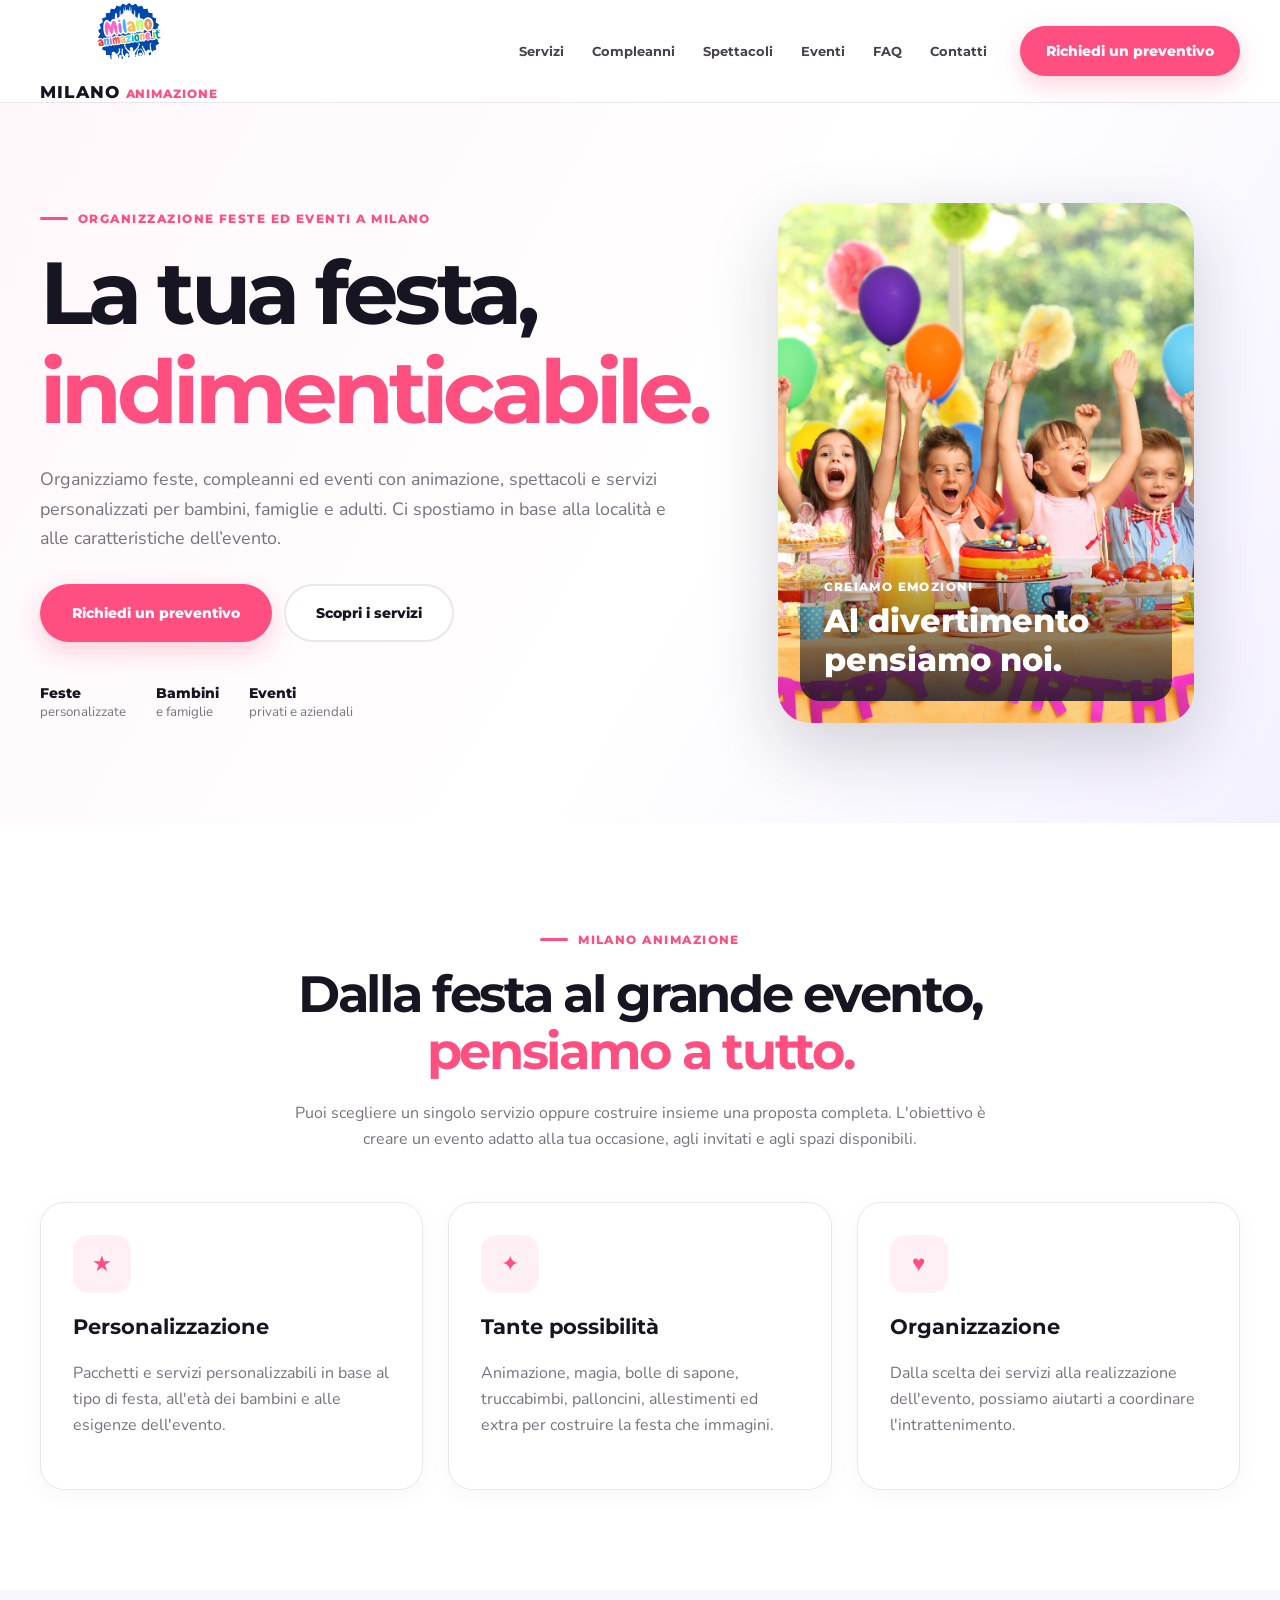
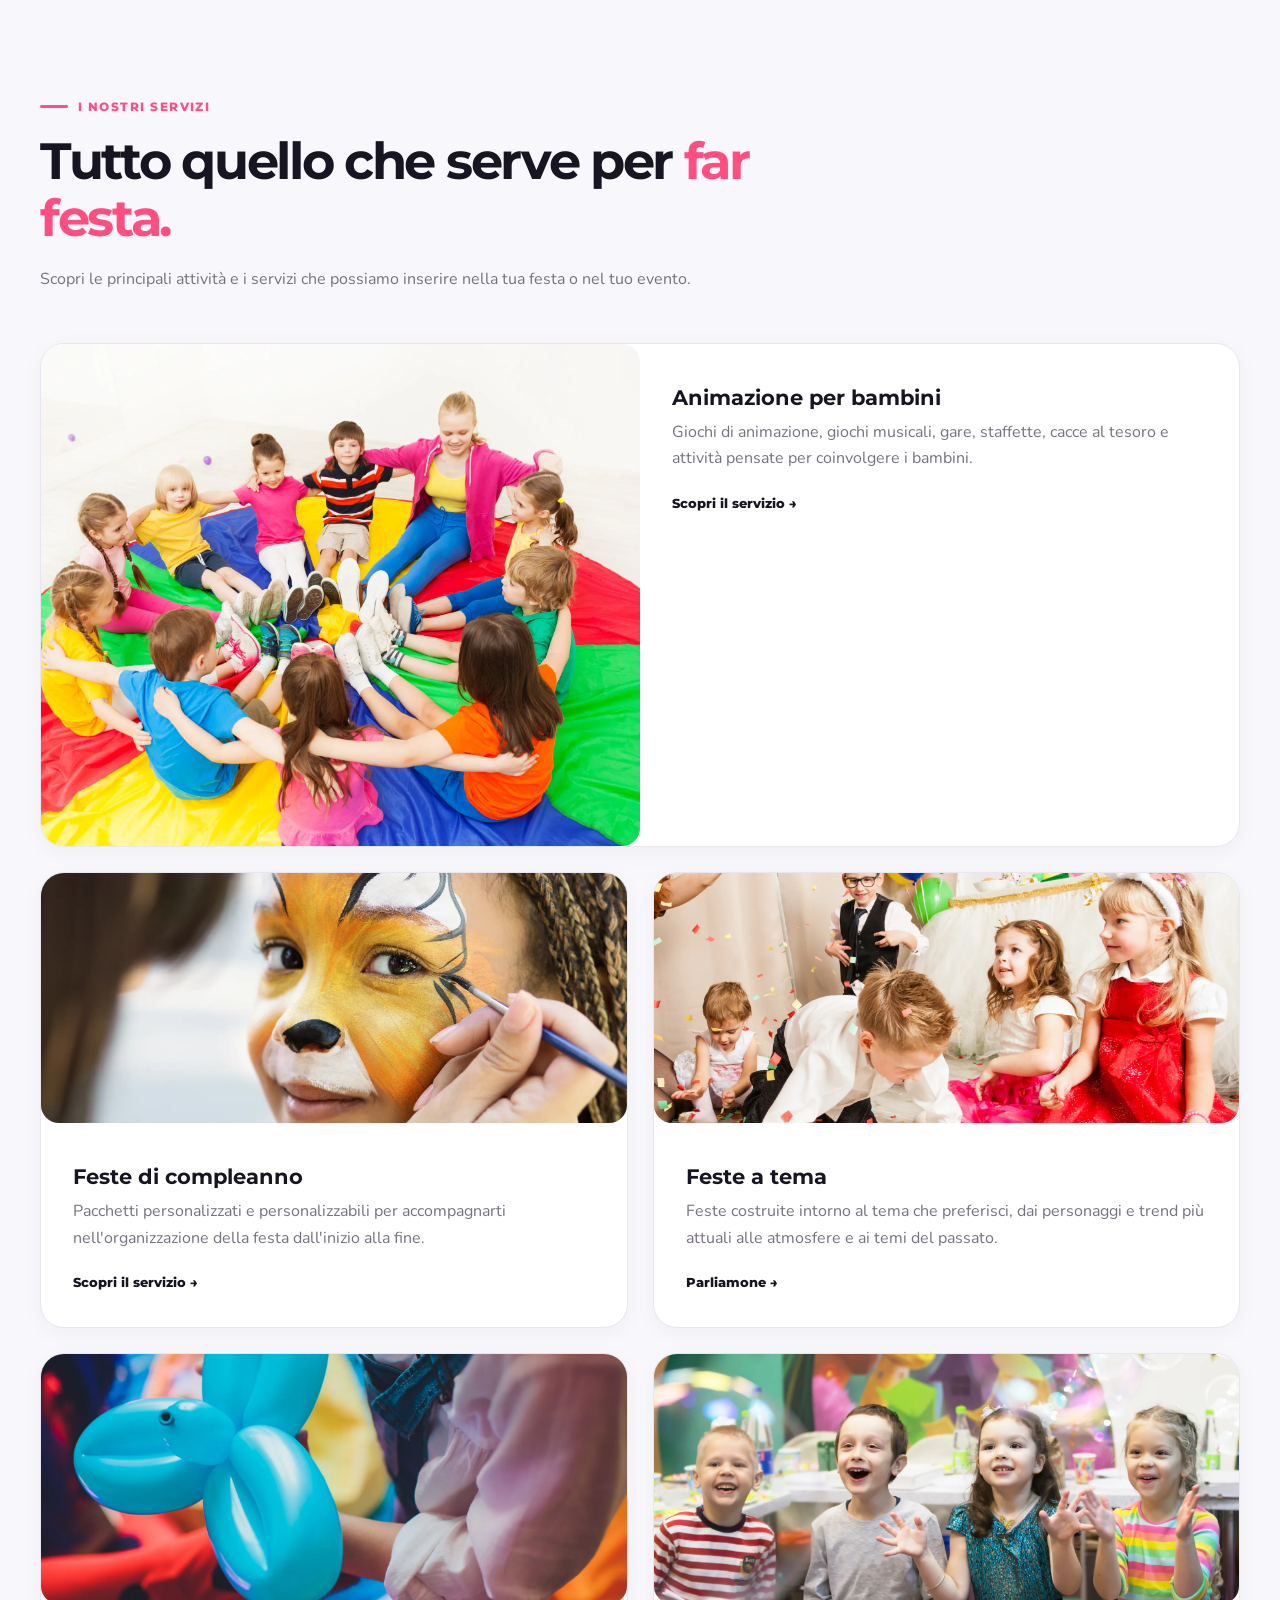
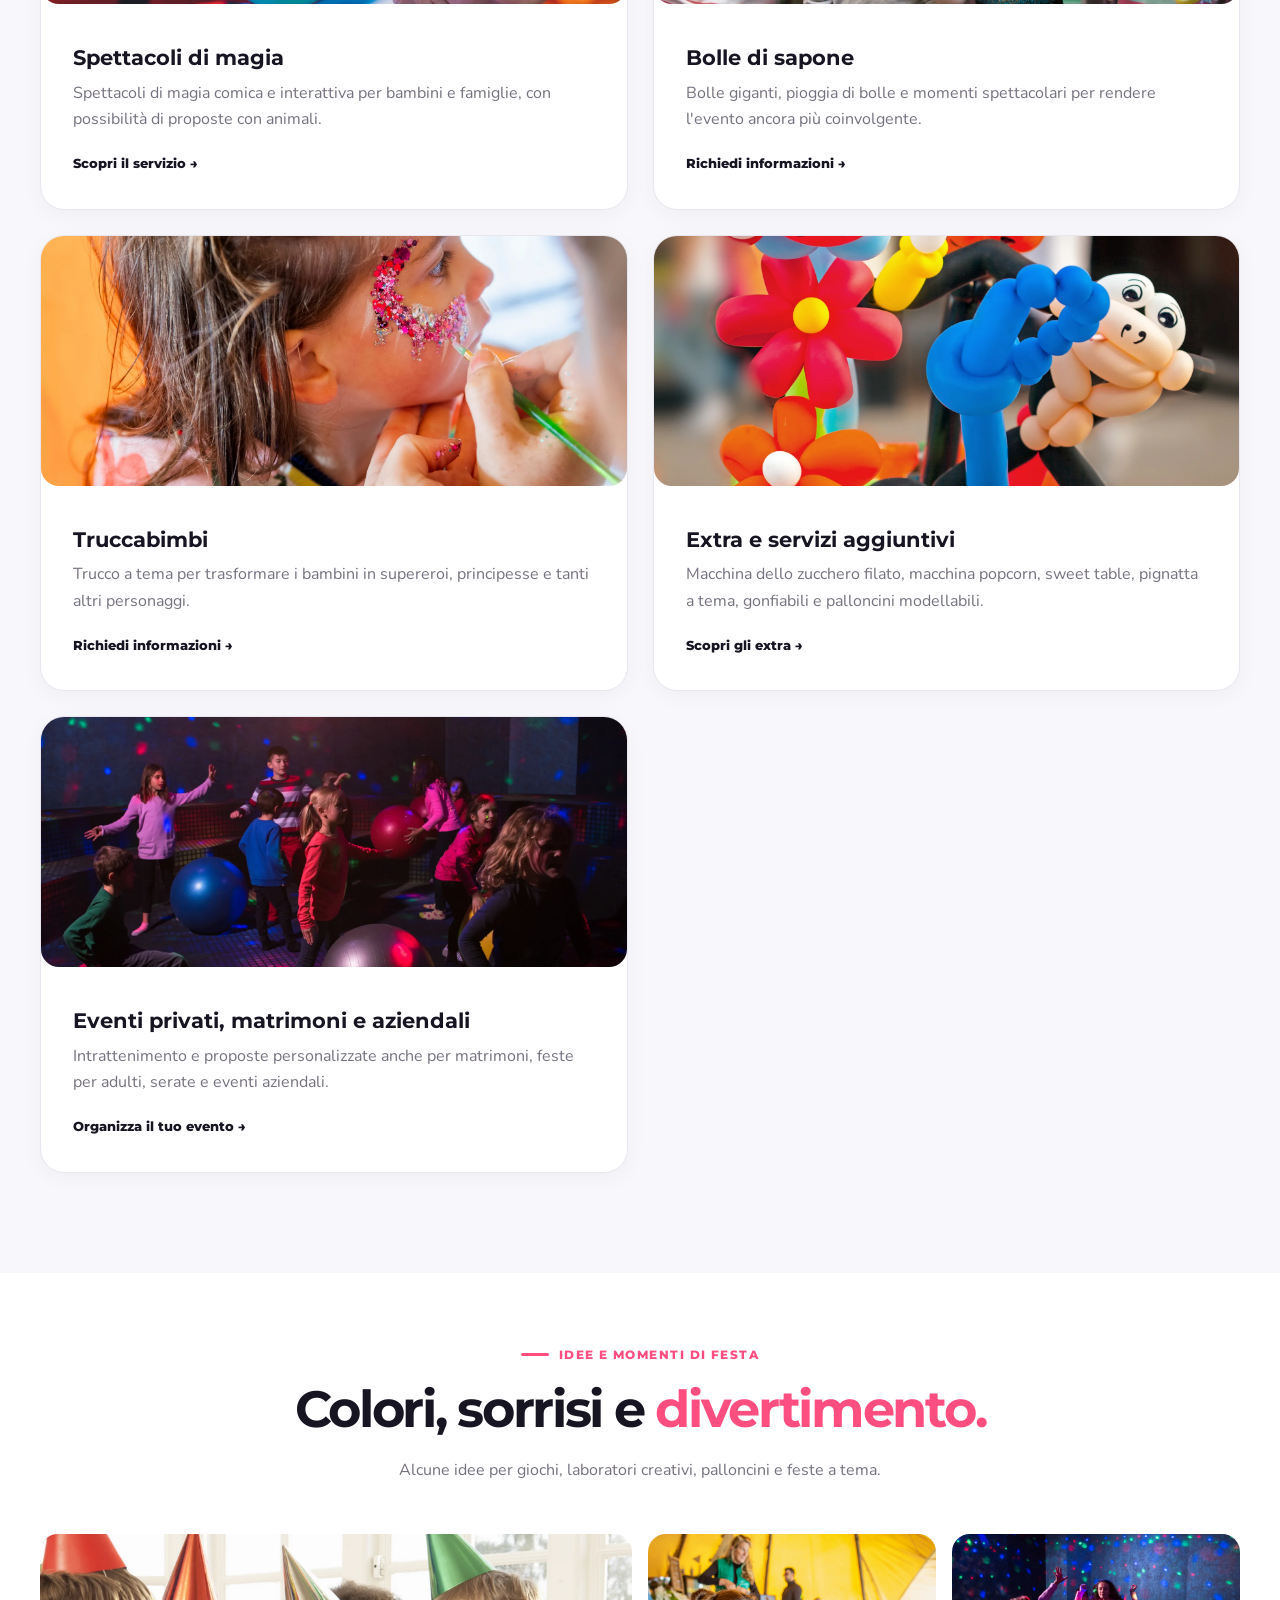
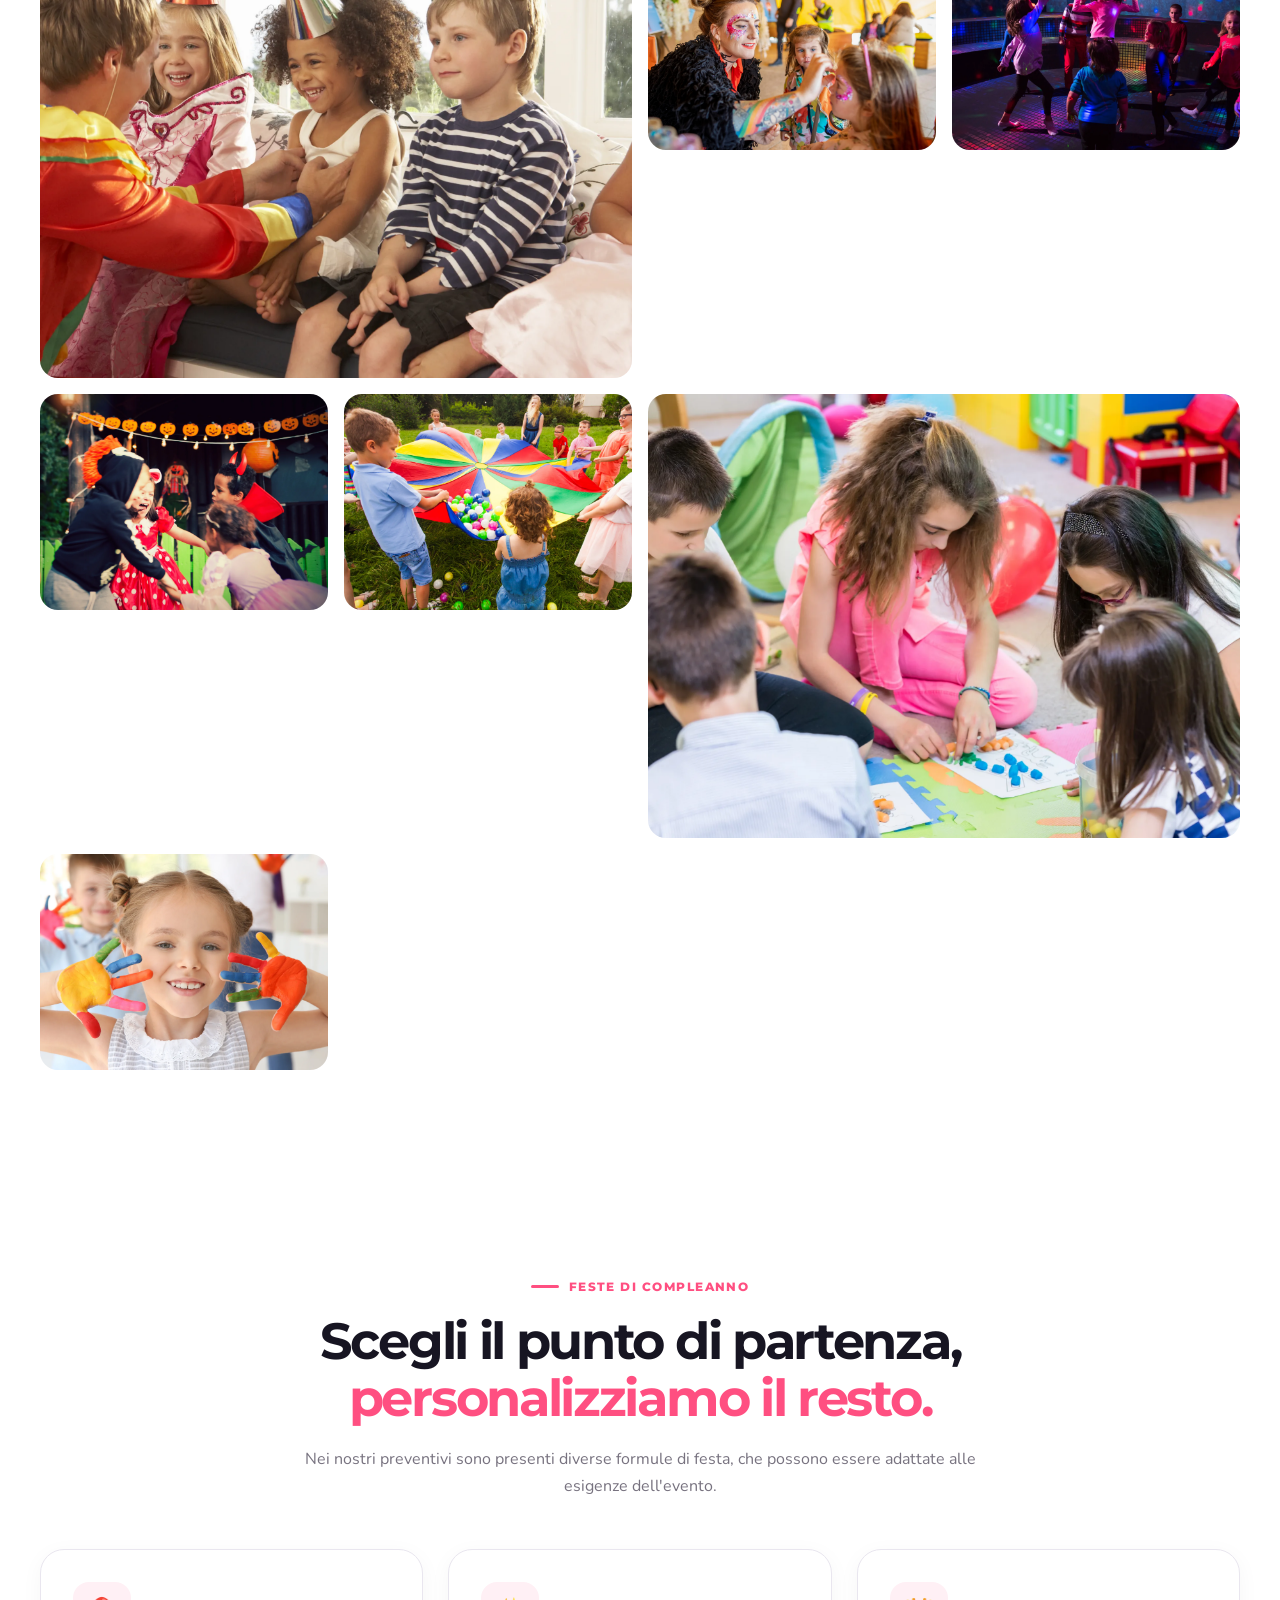
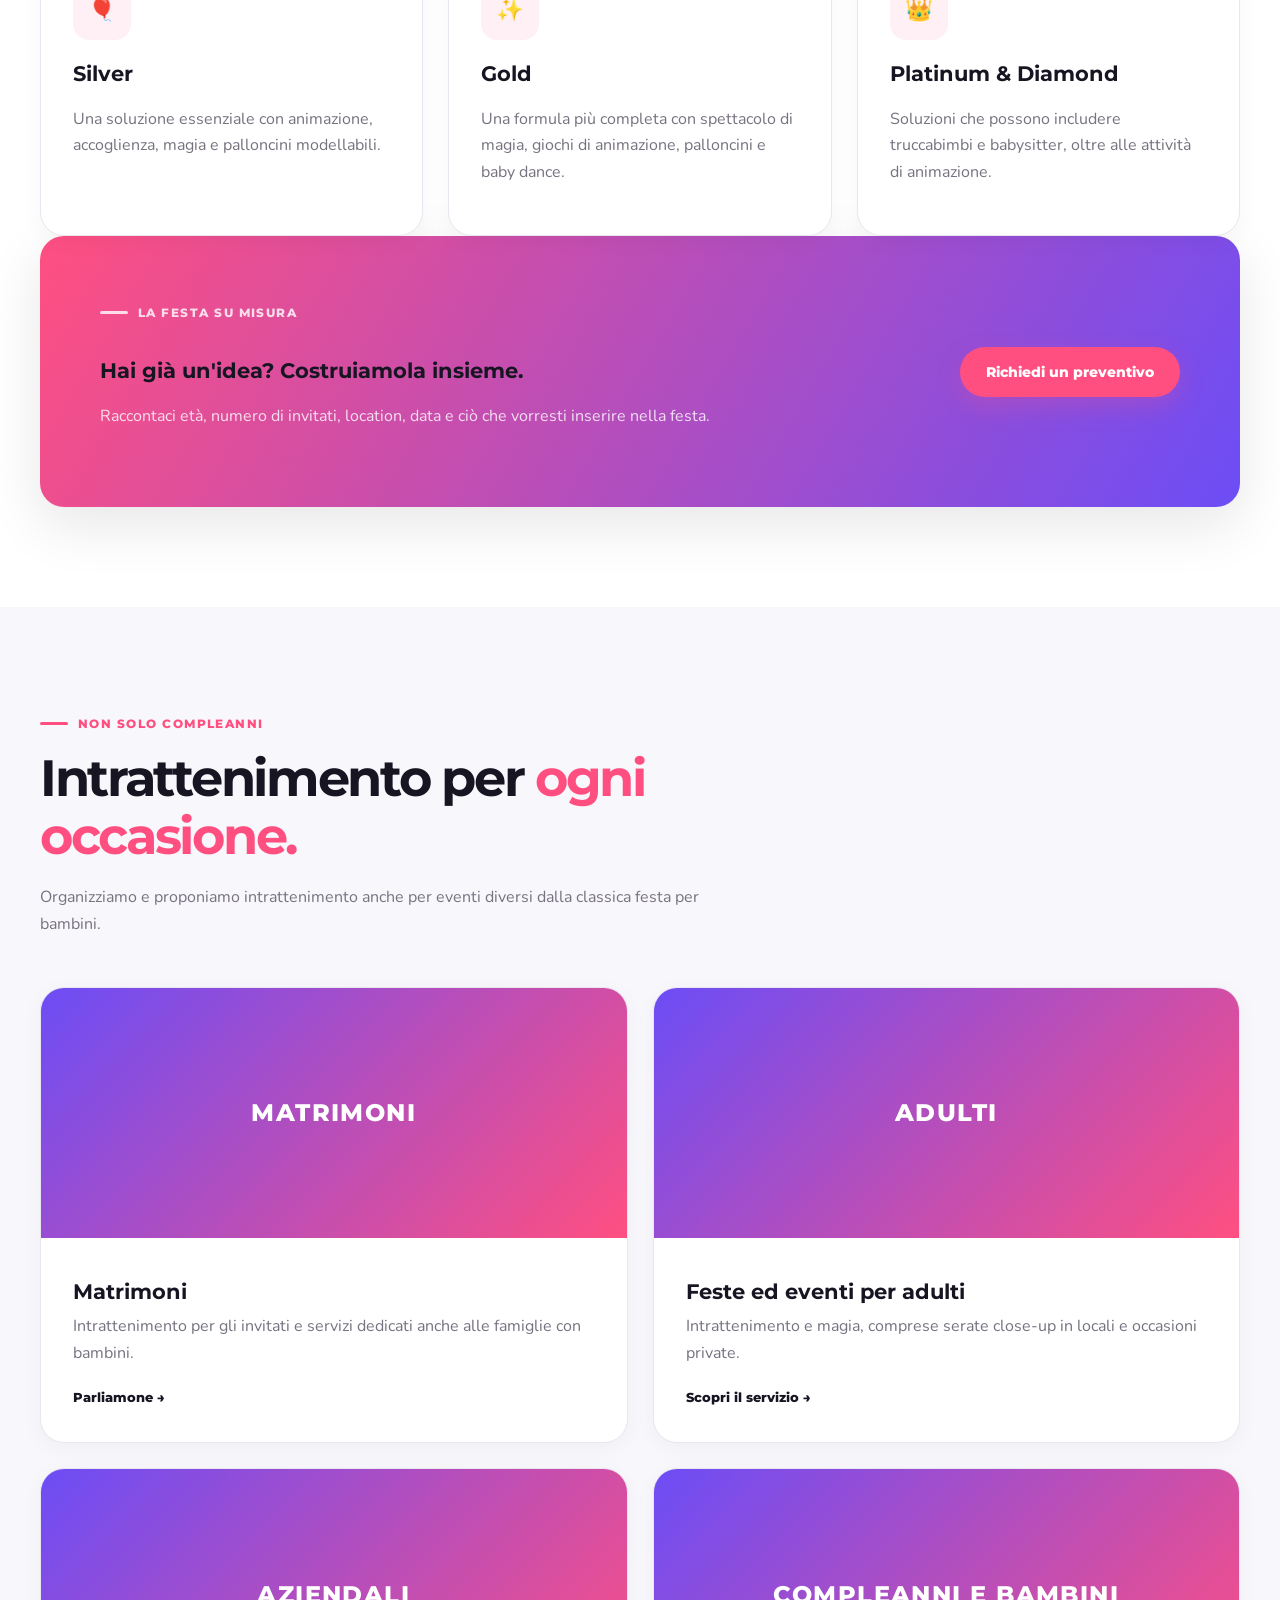
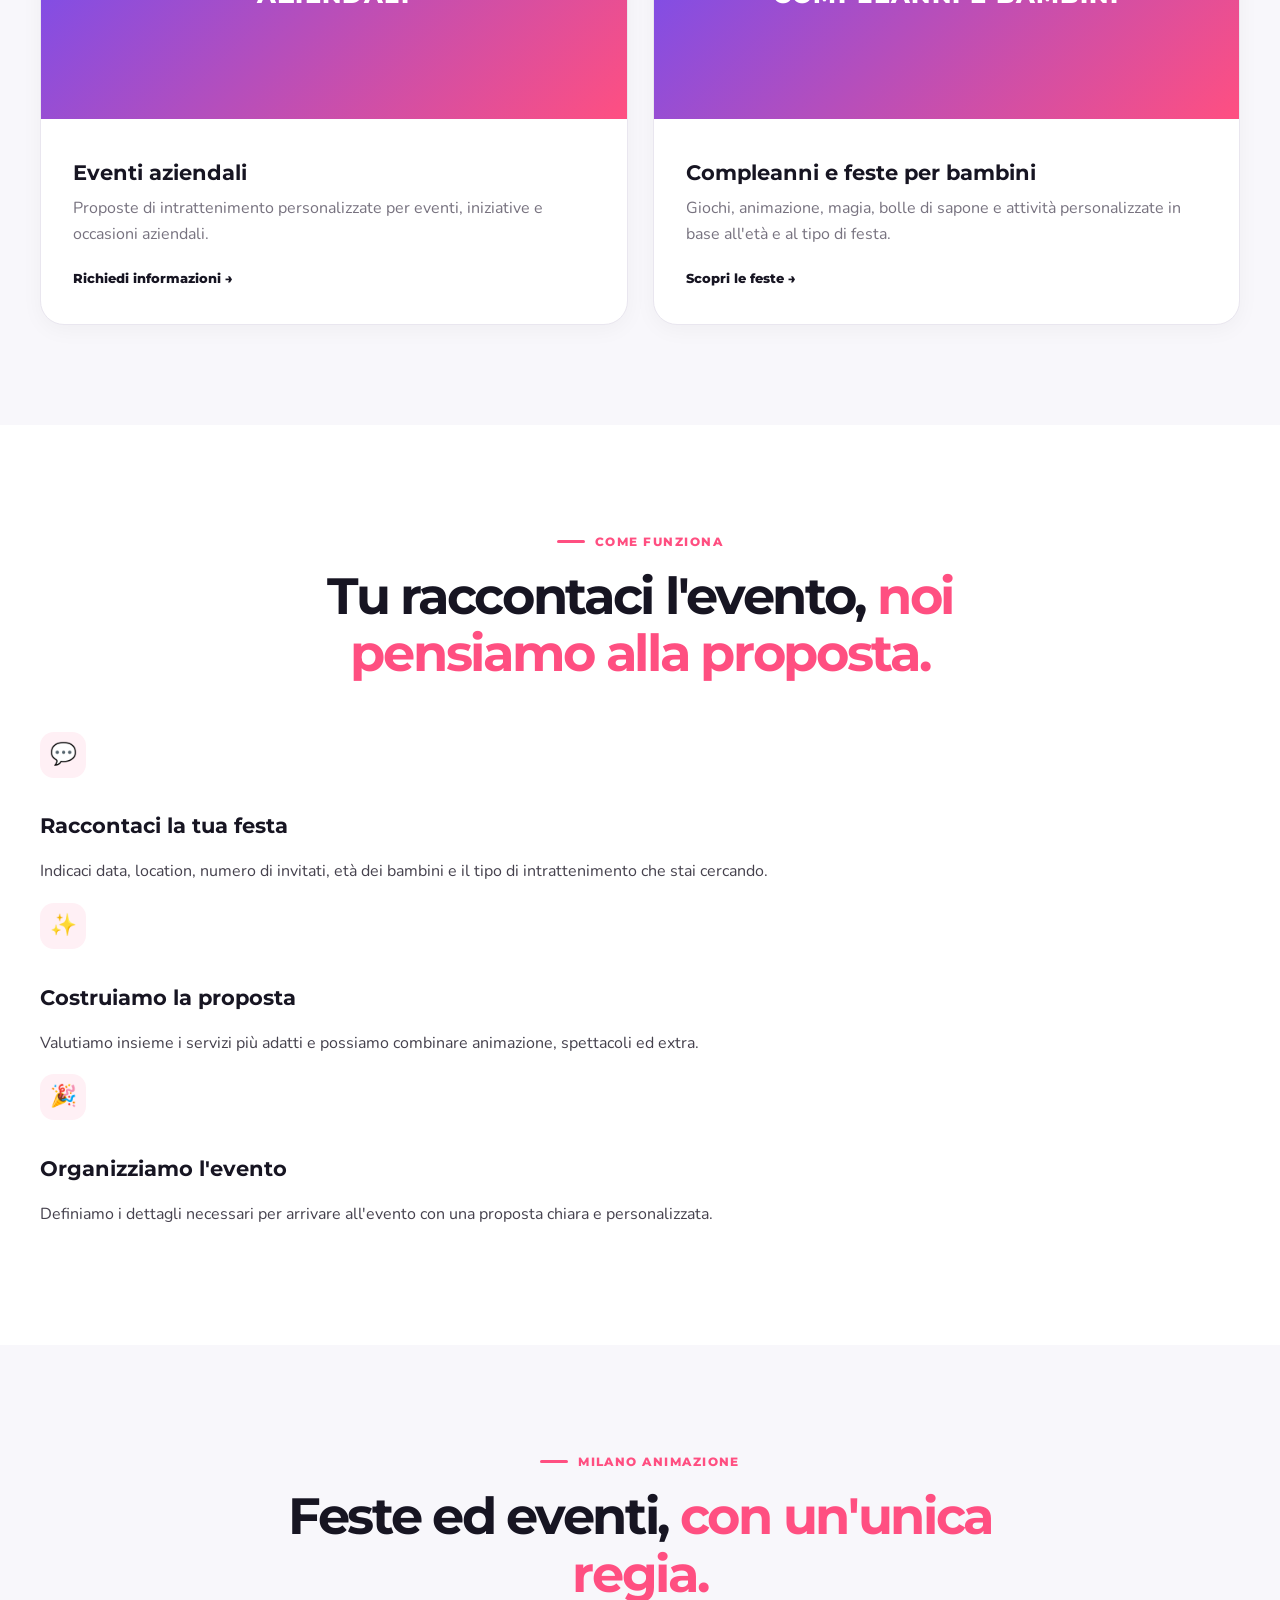
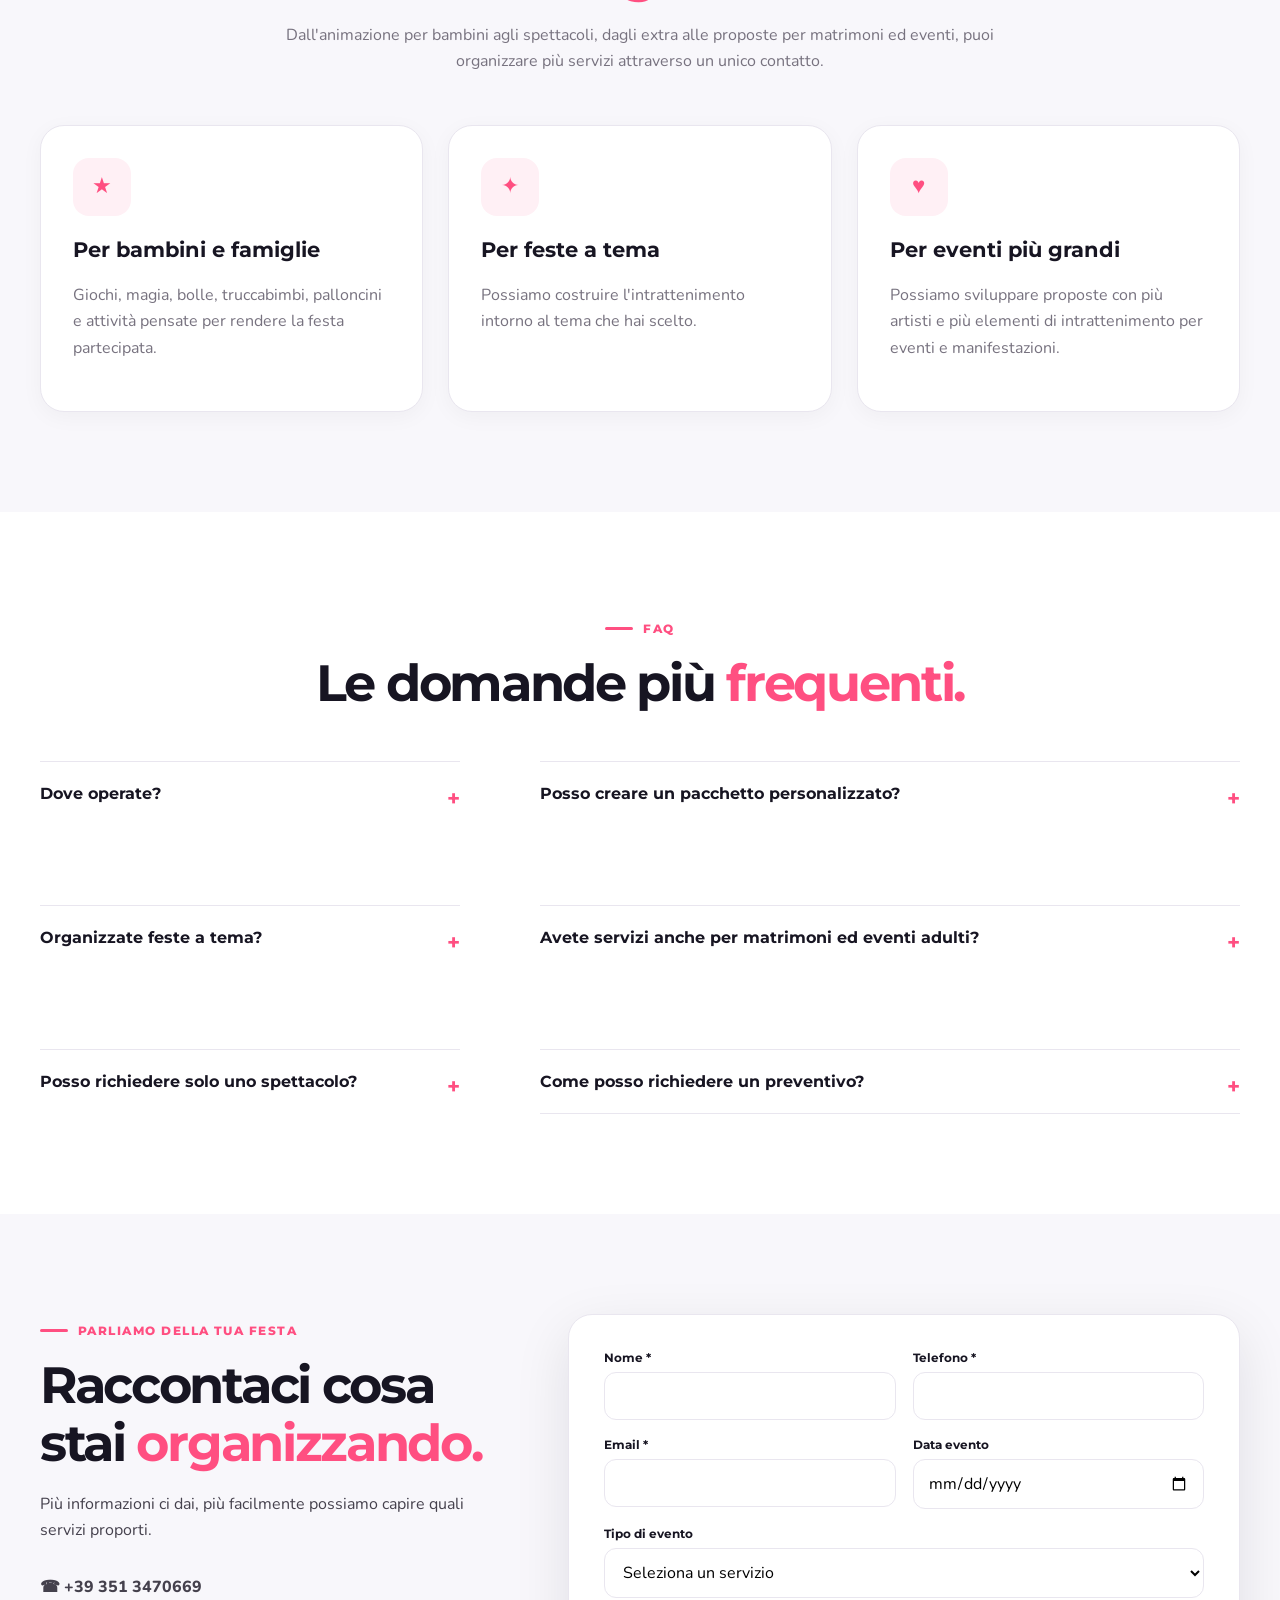
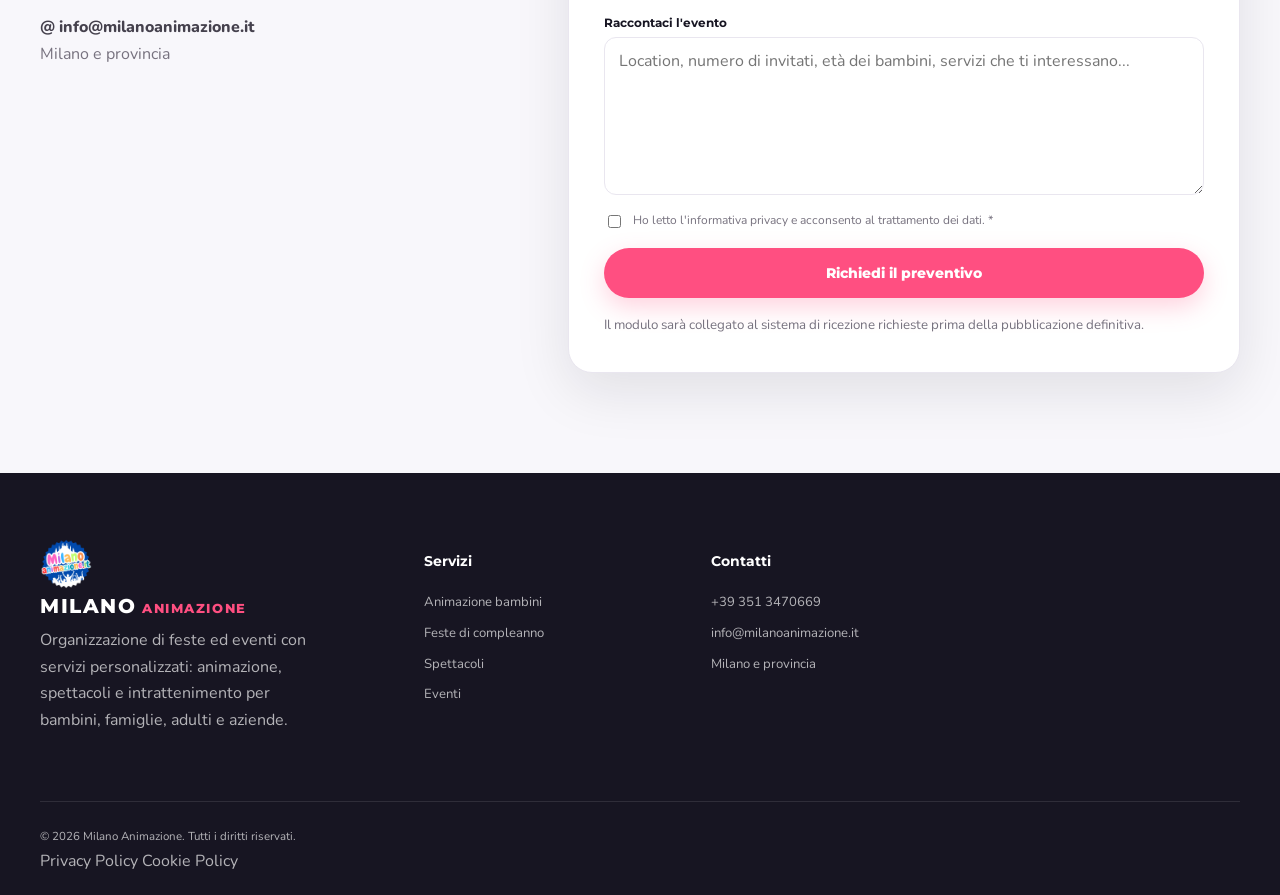
==== commit 8032c947: "Sostituisce immagine principale homepage" ====
--- a/index.html
+++ b/index.html
@@ -130,7 +130,7 @@
       </div>
 
       <div class="hero-art">
-        <img src="/assets/images/festa-13.webp" alt="Bambini che giocano tra bolle di sapone durante una festa" width="1200" height="900" fetchpriority="high">
+        <img src="/assets/images/compleanno.png" alt="Bambini che festeggiano un compleanno con torta e palloncini" width="1200" height="900" fetchpriority="high">
         <div class="hero-photo-label"><span>CREIAMO EMOZIONI</span><strong>Al divertimento<br>pensiamo noi.</strong></div>
       </div>
 
@@ -205,7 +205,7 @@
       <div class="services">
 
         <article class="service featured">
-          <div class="service-photo"><img src="/assets/images/festa-09.webp" alt="Bambini coinvolti in un gioco di gruppo" width="1200" height="900" loading="lazy"></div>
+          <div class="service-photo"><img src="/assets/images/giochi-animazione-bambini.webp" alt="Bambini coinvolti in un gioco di gruppo" width="1200" height="900" loading="lazy"></div>
           <div>
             <h3>Animazione per bambini</h3>
             <p>
@@ -217,7 +217,7 @@
         </article>
 
         <article class="service" id="compleanni">
-          <div class="service-photo"><img src="/assets/images/festa-06.webp" alt="Bambini che festeggiano insieme a una festa di compleanno" width="1200" height="900" loading="lazy"></div>
+          <div class="service-photo"><img src="/assets/images/truccabimbi-feste.webp" alt="Bambini che festeggiano insieme a una festa di compleanno" width="1200" height="900" loading="lazy"></div>
           <div>
             <h3>Feste di compleanno</h3>
             <p>
@@ -229,7 +229,7 @@
         </article>
 
         <article class="service">
-          <div class="service-photo"><img src="/assets/images/festa-03.webp" alt="Bambini in maschera durante una festa a tema Halloween" width="1200" height="900" loading="lazy"></div>
+          <div class="service-photo"><img src="/assets/images/festa-compleanno-bambini.webp" alt="Bambini in maschera durante una festa a tema Halloween" width="1200" height="900" loading="lazy"></div>
           <div>
             <h3>Feste a tema</h3>
             <p>
@@ -241,7 +241,7 @@
         </article>
 
         <article class="service" id="spettacoli">
-          <div class="service-photo"><img src="/assets/images/festa-02.webp" alt="Animazione e divertimento durante una festa per bambini" width="1200" height="900" loading="lazy"></div>
+          <div class="service-photo"><img src="/assets/images/animazione-palloncini-bambini.webp" alt="Animazione e divertimento durante una festa per bambini" width="1200" height="900" loading="lazy"></div>
           <div>
             <h3>Spettacoli di magia</h3>
             <p>
@@ -253,7 +253,7 @@
         </article>
 
         <article class="service">
-          <div class="service-photo"><img src="/assets/images/festa-13.webp" alt="Bolle di sapone colorate durante una festa per bambini" width="1200" height="900" loading="lazy"></div>
+          <div class="service-photo"><img src="/assets/images/bolle-di-sapone.webp" alt="Bolle di sapone colorate durante una festa per bambini" width="1200" height="900" loading="lazy"></div>
           <div>
             <h3>Bolle di sapone</h3>
             <p>
@@ -265,7 +265,7 @@
         </article>
 
         <article class="service">
-          <div class="service-photo"><img src="/assets/images/festa-08.webp" alt="Truccabimbi con decorazioni glitterate sul viso" width="1200" height="900" loading="lazy"></div>
+          <div class="service-photo"><img src="/assets/images/truccabimbi-bambina.webp" alt="Truccabimbi con decorazioni glitterate sul viso" width="1200" height="900" loading="lazy"></div>
           <div>
             <h3>Truccabimbi</h3>
             <p>
@@ -277,7 +277,7 @@
         </article>
 
         <article class="service">
-          <div class="service-photo"><img src="/assets/images/festa-12.webp" alt="Sculture di palloncini colorati per feste ed eventi" width="1200" height="900" loading="lazy"></div>
+          <div class="service-photo"><img src="/assets/images/sculture-palloncini-bambini.webp" alt="Sculture di palloncini colorati per feste ed eventi" width="1200" height="900" loading="lazy"></div>
           <div>
             <h3>Extra e servizi aggiuntivi</h3>
             <p>
@@ -289,7 +289,7 @@
         </article>
 
         <article class="service" id="eventi">
-          <div class="service-photo"><img src="/assets/images/festa-07.webp" alt="Bambini che ballano durante una festa con luci colorate" width="1200" height="900" loading="lazy"></div>
+          <div class="service-photo"><img src="/assets/images/festa-bambini-musica.webp" alt="Bambini che ballano durante una festa con luci colorate" width="1200" height="900" loading="lazy"></div>
           <div>
             <h3>Eventi privati, matrimoni e aziendali</h3>
             <p>
@@ -313,13 +313,13 @@
         <p>Alcune idee per giochi, laboratori creativi, palloncini e feste a tema.</p>
       </div>
       <div class="gallery-grid">
-        <figure><img src="/assets/images/festa-01.webp" alt="Bambini che partecipano a un'attività di festa" width="1200" height="900" loading="lazy"></figure>
-        <figure><img src="/assets/images/festa-04.webp" alt="Gioco di gruppo con paracadute colorato" width="1200" height="900" loading="lazy"></figure>
-        <figure><img src="/assets/images/festa-05.webp" alt="Decorazioni e sculture di palloncini modellabili" width="1200" height="900" loading="lazy"></figure>
-        <figure><img src="/assets/images/festa-10.webp" alt="Festa per bambini con costumi e decorazioni a tema" width="1200" height="900" loading="lazy"></figure>
-        <figure><img src="/assets/images/festa-11.webp" alt="Bambini che giocano insieme all'aperto" width="1200" height="900" loading="lazy"></figure>
-        <figure><img src="/assets/images/festa-14.webp" alt="Bambini impegnati in un laboratorio creativo" width="1200" height="900" loading="lazy"></figure>
-        <figure><img src="/assets/images/festa-15.webp" alt="Decorazione artistica del viso per bambini" width="1200" height="900" loading="lazy"></figure>
+        <figure><img src="/assets/images/animazione-feste-bambini-milano.webp" alt="Bambini che partecipano a un'attività di festa" width="1200" height="900" loading="lazy"></figure>
+        <figure><img src="/assets/images/animatore-feste-bambini.webp" alt="Gioco di gruppo con paracadute colorato" width="1200" height="900" loading="lazy"></figure>
+        <figure><img src="/assets/images/dj-festa-bambini.webp" alt="Decorazioni e sculture di palloncini modellabili" width="1200" height="900" loading="lazy"></figure>
+        <figure><img src="/assets/images/animazione-eventi-bambini.webp" alt="Festa per bambini con costumi e decorazioni a tema" width="1200" height="900" loading="lazy"></figure>
+        <figure><img src="/assets/images/giochi-di-gruppo-bambini.webp" alt="Bambini che giocano insieme all'aperto" width="1200" height="900" loading="lazy"></figure>
+        <figure><img src="/assets/images/animatrice-festa-compleanno.webp" alt="Bambini impegnati in un laboratorio creativo" width="1200" height="900" loading="lazy"></figure>
+        <figure><img src="/assets/images/bambino-festa-compleanno.webp" alt="Decorazione artistica del viso per bambini" width="1200" height="900" loading="lazy"></figure>
       </div>
     </div>
   </section>
@@ -653,8 +653,9 @@
         </p>
       </div>
 
-      <form class="form" action="#" method="post">
-
+      <form class="form" action="https://formsubmit.co/info@milanoanimazione.it" method="POST">
+<input type="hidden" name="_subject" value="Nuova richiesta preventivo - Milano Animazione">
+<input type="hidden" name="_template" value="table">
         <div class="row">
           <label>
             Nome *
